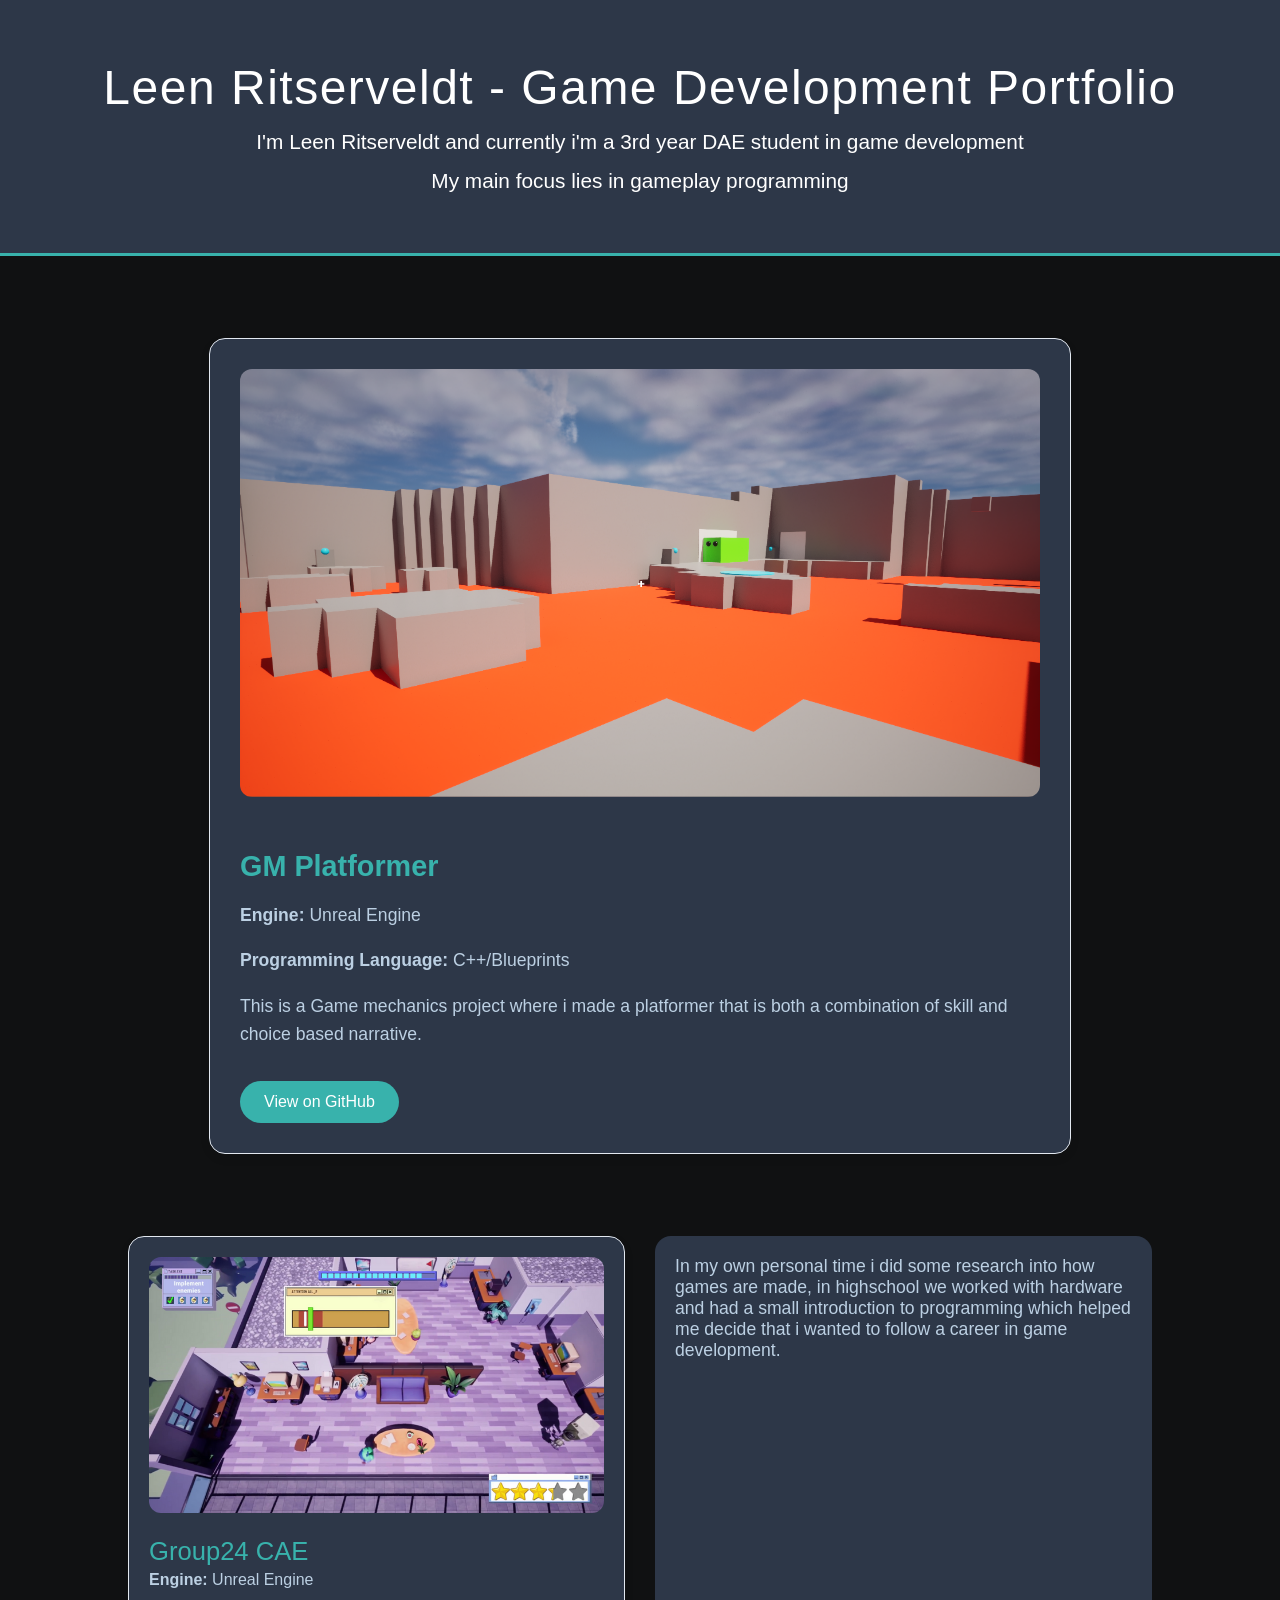
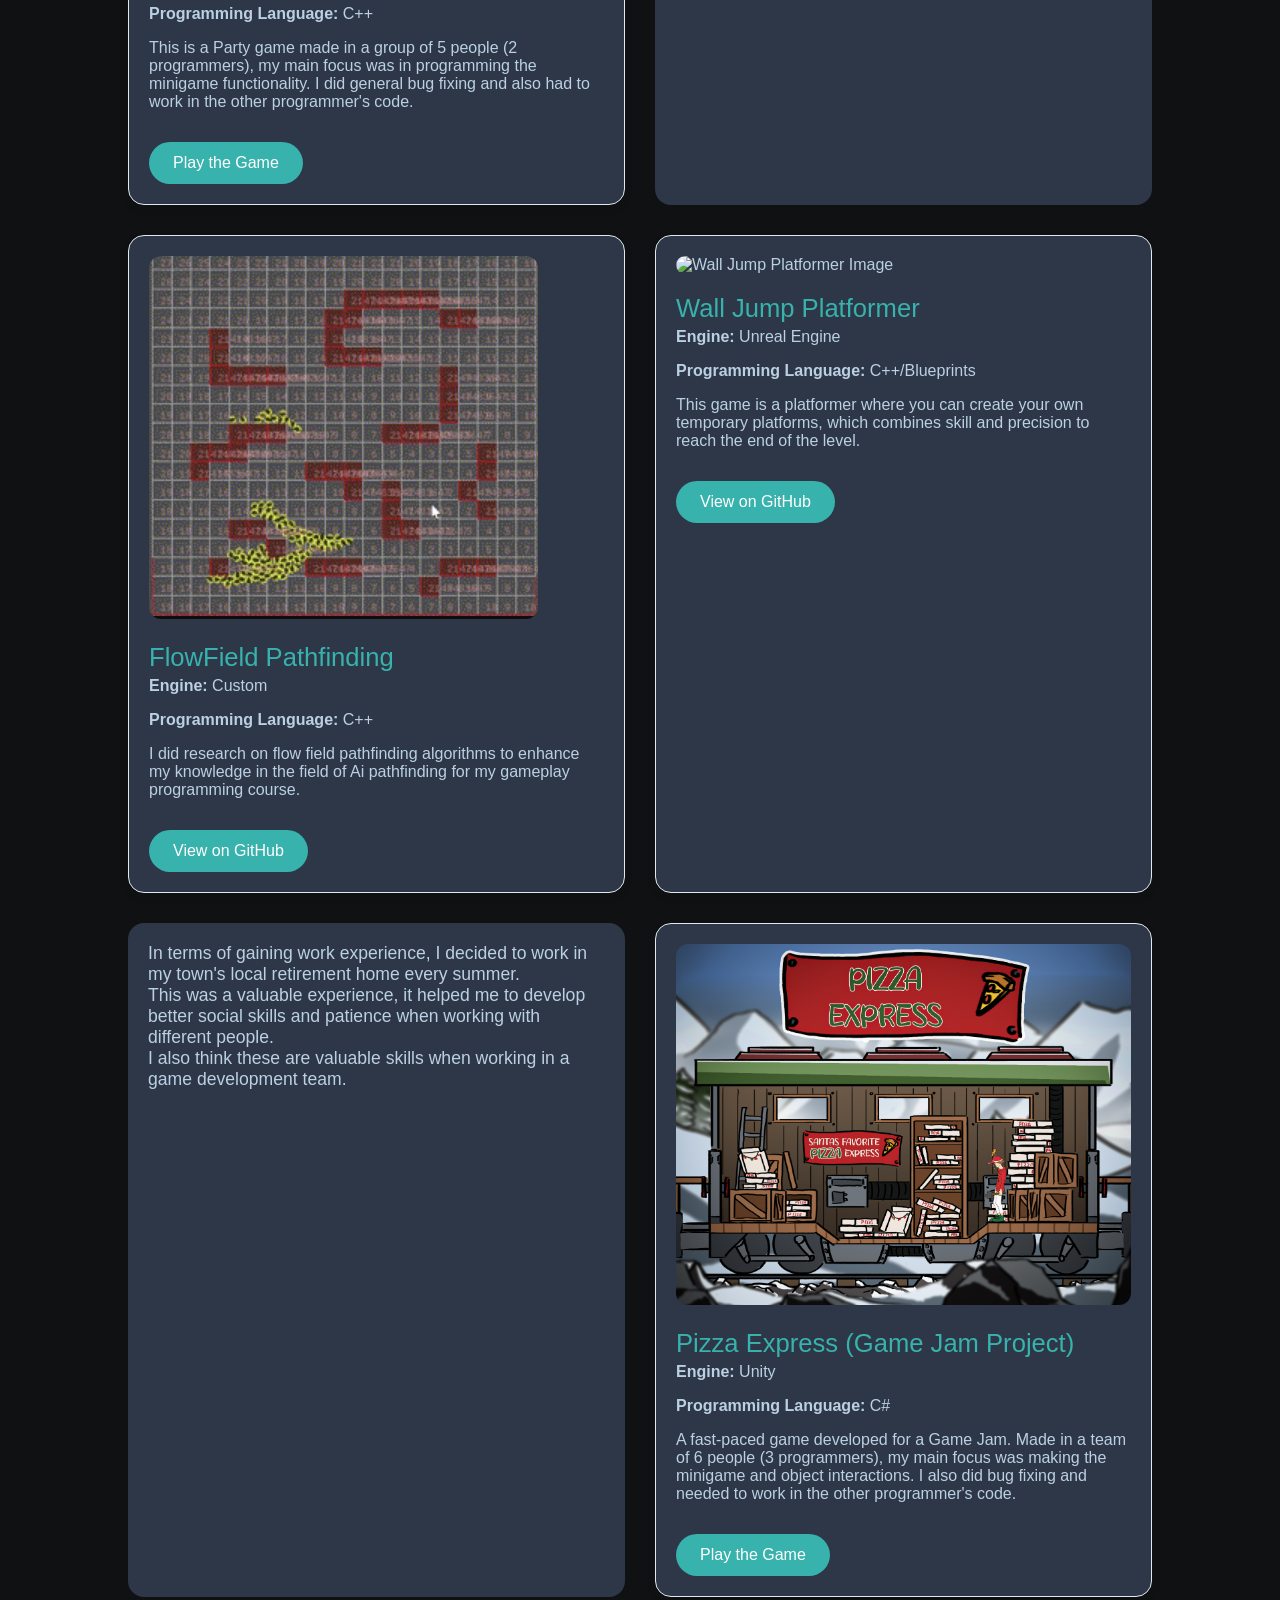
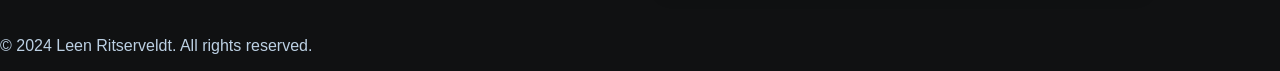
==== index.html @ 6623d7cf "removal of picture" ====
<!DOCTYPE html>
<html lang="en">
<head>
    <meta charset="UTF-8">
    <meta name="viewport" content="width=device-width, initial-scale=1.0">
    <title>Leen Ritserveldt - Game Development Portfolio</title>
    <style>
        body {
            font-family: 'Helvetica Neue', Arial, sans-serif;
            margin: 0;
            padding: 0;
            background-color: #101112; /* black background */
            color: #bcd0e3; /* Softer gray for readability */
        }
        header {
            background-color: #2d3748; /* Darker modern gray */
            color: #fff;
            padding: 60px 0;
            text-align: center;
            border-bottom: 3px solid #38b2ac; /* Teal accent */
        }
        header h1 {
            margin: 0;
            font-size: 3em;
            letter-spacing: 1.5px;
            font-weight: 300;
        }
        header p {
            font-size: 1.3em;
            margin: 15px 0 0;
            font-weight: 200;
        }
        .container {
            width: 80%;
            margin: 40px auto;
        }
        .intro-section {
            text-align: center;
            margin-bottom: 60px;
        }
        .intro-section h2 {
            font-size: 2.5em;
            margin-bottom: 20px;
        }
        .intro-section p {
            font-size: 1.2em;
            max-width: 800px;
            margin: 0 auto;
        }
        .project-section {
            display: flex; /* Change to flexbox */
            justify-content: center; /* Center horizontally */
            align-items: center; /* Center vertically */
            height: 100vh; /* Full viewport height */
            margin-bottom: 40px;
            padding: 0 20px; /* Add padding to prevent content from touching edges */
        }
        .project-featured {
            background-color: #2d3748;
            padding: 30px;
            border-radius: 16px;
            overflow: hidden;
            transition: transform 0.3s ease, box-shadow 0.3s ease;
            box-shadow: 0 4px 12px rgba(0, 0, 0, 0.05);
            border: 1px solid #e2e8f0;
            max-width: 800px; /* Limit width for better appearance */
            width: 100%; /* Make it responsive */
        }
        .project-featured:hover {
            transform: translateY(-8px);
            box-shadow: 0 10px 30px rgba(0, 0, 0, 0.1);
        }
        .project-featured img {
            max-width: 100%;
            height: auto;
            border-radius: 12px;
            margin-bottom: 20px;
            transition: transform 0.3s ease;
        }
        .project-featured:hover img {
            transform: scale(1.05);
        }
        .project-featured h3 {
            color: #38b2ac;
            font-size: 1.8em;
            margin-bottom: 10px;
        }
        .project-featured p {
            font-size: 1.1em;
            line-height: 1.6;
        }
        .project-featured a {
            display: inline-block;
            margin-top: 15px;
            padding: 12px 24px;
            background-color: #38b2ac;
            color: white;
            border-radius: 50px;
            text-decoration: none;
            font-weight: 300;
            transition: background-color 0.3s ease;
        }
        .project-featured a:hover {
            background-color: #319795;
        }
        .alternate-layout {
            display: grid;
            grid-template-columns: 1fr 1fr;
            gap: 30px;
            margin-bottom: 40px;
        }
        .project {
            background-color: #2d3748;
            padding: 20px;
            border-radius: 16px;
            overflow: hidden;
            transition: transform 0.3s ease, box-shadow 0.3s ease;
            box-shadow: 0 4px 12px rgba(0, 0, 0, 0.05);
            border: 1px solid #e2e8f0;
        }
        .project:hover {
            transform: translateY(-8px);
            box-shadow: 0 10px 30px rgba(0, 0, 0, 0.1);
        }
        .project img {
            max-width: 100%;
            height: auto;
            border-radius: 12px;
            margin-bottom: 20px;
            transition: transform 0.3s ease;
        }
        .project:hover img {
            transform: scale(1.05);
        }
        .project h3 {
            margin: 0;
            font-size: 1.6em;
            color: #38b2ac;
            font-weight: 500;
        }
        .project p {
            font-size: 1em;
            color: #bcd0e3;
            margin-top: 5px;
            font-weight: 300;
        }
        .project a {
            display: inline-block;
            margin-top: 15px;
            padding: 12px 24px;
            background-color: #38b2ac;
            color: white;
            border-radius: 50px;
            text-decoration: none;
            font-weight: 300;
            transition: background-color 0.3s ease;
        }
        .project a:hover {
            background-color: #319795;
        }
        .personal-bubble {
            background-color: #2d3748;
            padding: 20px;
            border-radius: 16px;
            color: #bcd0e3;
        }
        .personal-bubble p {
            font-size: 1.1em;
            margin: 0;
        }
        @media (max-width: 768px) {
            .alternate-layout {
                grid-template-columns: 1fr;
            }
            .project-section {
                height: auto; /* Allow height to auto on smaller screens */
            }
        }
    </style>
</head>
<body>
    <header>
        <h1>Leen Ritserveldt - Game Development Portfolio</h1>
        <p>I'm Leen Ritserveldt and currently i'm a 3rd year DAE student in game development</p>
        <p>My main focus lies in gameplay programming</p>
    </header>

    <div class="container">
        <!-- Featured Project Section -->
        <div class="project-section">
            <div class="project-featured">
                <img src="/images/Platformer.png" alt="GM Platformer Game Image">
                <h3>GM Platformer</h3>
                <p><strong>Engine:</strong> Unreal Engine</p>
                <p><strong>Programming Language:</strong> C++/Blueprints</p>
                <p>This is a Game mechanics project where i made a platformer that is both a combination of skill and choice based narrative.</p>
                <a href="https://github.com/Toothles2004/GM-Platformer" target="_blank">View on GitHub</a>
            </div>
        </div>

        <!-- Alternating Game and Info Sections -->
        <div class="alternate-layout">
            <!-- Game -->
            <div class="project">
                <img src="/images/CAE.png" alt="Group24 CAE Game Image">
                <h3>Group24 CAE</h3>
                <p><strong>Engine:</strong> Unreal Engine</p>
                <p><strong>Programming Language:</strong> C++</p>
                <p>This is a Party game made in a group of 5 people (2 programmers), my main focus was in programming the minigame functionality. I did general bug fixing and also had to work in the other programmer's code.</p>
                <a href="https://toothles2004.itch.io/group24-cae" target="_blank">Play the Game</a>
            </div>

            <!-- Personal Info Bubble -->
            <div class="personal-bubble">
				
                <p>In my own personal time i did some research into how games are made, in highschool we worked with hardware and had a small introduction to programming which helped me decide that i wanted to follow a career in game development.</p>
            </div>
			
			<!-- Game -->
            <div class="project">
                <img src="/images/Flowfield.png" alt="FlowField Pathfinding Image">
                <h3>FlowField Pathfinding</h3>
                <p><strong>Engine:</strong> Custom</p>
                <p><strong>Programming Language:</strong> C++</p>
                <p>I did research on flow field pathfinding algorithms to enhance my knowledge in the field of Ai pathfinding for my gameplay programming course.</p>
                <a href="https://github.com/Toothles2004/gpp-researchTopic" target="_blank">View on GitHub</a>
            </div>

            <!-- Game -->
            <div class="project">
                <img src="/images/WallRun.png" alt="Wall Jump Platformer Image">
                <h3>Wall Jump Platformer</h3>
                <p><strong>Engine:</strong> Unreal Engine</p>
                <p><strong>Programming Language:</strong> C++/Blueprints</p>
                <p>This game is a platformer where you can create your own temporary platforms, which combines skill and precision to reach the end of the level.</p>
                <a href="https://github.com/Toothles2004/GD-WallJumpPlatformer" target="_blank">View on GitHub</a>
            </div>

            <!-- Personal Info Bubble -->
            <div class="personal-bubble">
                <p>In terms of gaining work experience, I decided to work in my town's local retirement home every summer.</p>
                <p>This was a valuable experience, it helped me to develop better social skills and patience when working with different people.</p>
                <p>I also think these are valuable skills when working in a game development team.</p>
            </div>

			<!-- Game -->
            <div class="project">
                <img src="/images/PizzaExpress.png" alt="Pizza Express Game Image">
                <h3>Pizza Express (Game Jam Project)</h3>
                <p><strong>Engine:</strong> Unity</p>
                <p><strong>Programming Language:</strong> C#</p>
                <p>A fast-paced game developed for a Game Jam. Made in a team of 6 people (3 programmers), my main focus was making the minigame and object interactions. I also did bug fixing and needed to work in the other programmer's code.</p>
                <a href="https://hefthyn-s.itch.io/pizza-express" target="_blank">Play the Game</a>
            </div>
        </div>
    </div>

    <footer>
        <p>© 2024 Leen Ritserveldt. All rights reserved.</p>
    </footer>
</body>
</html>
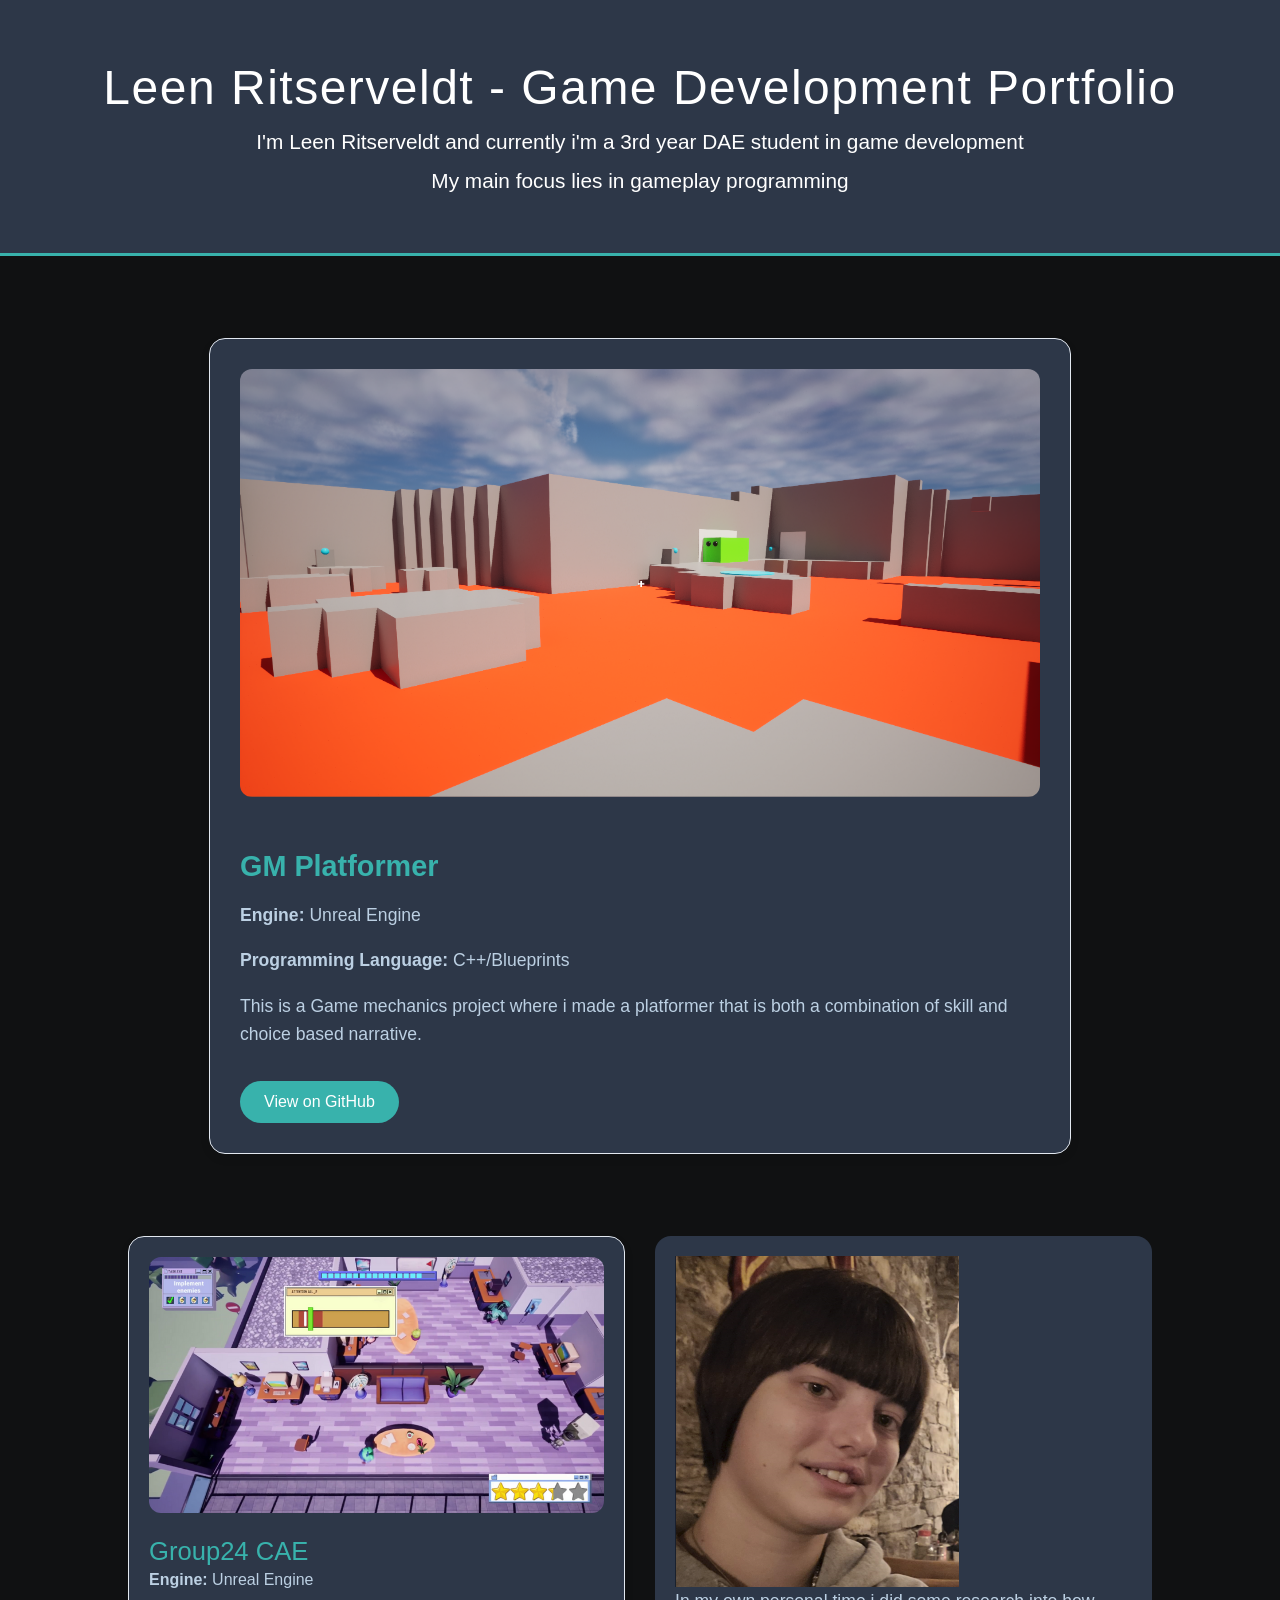
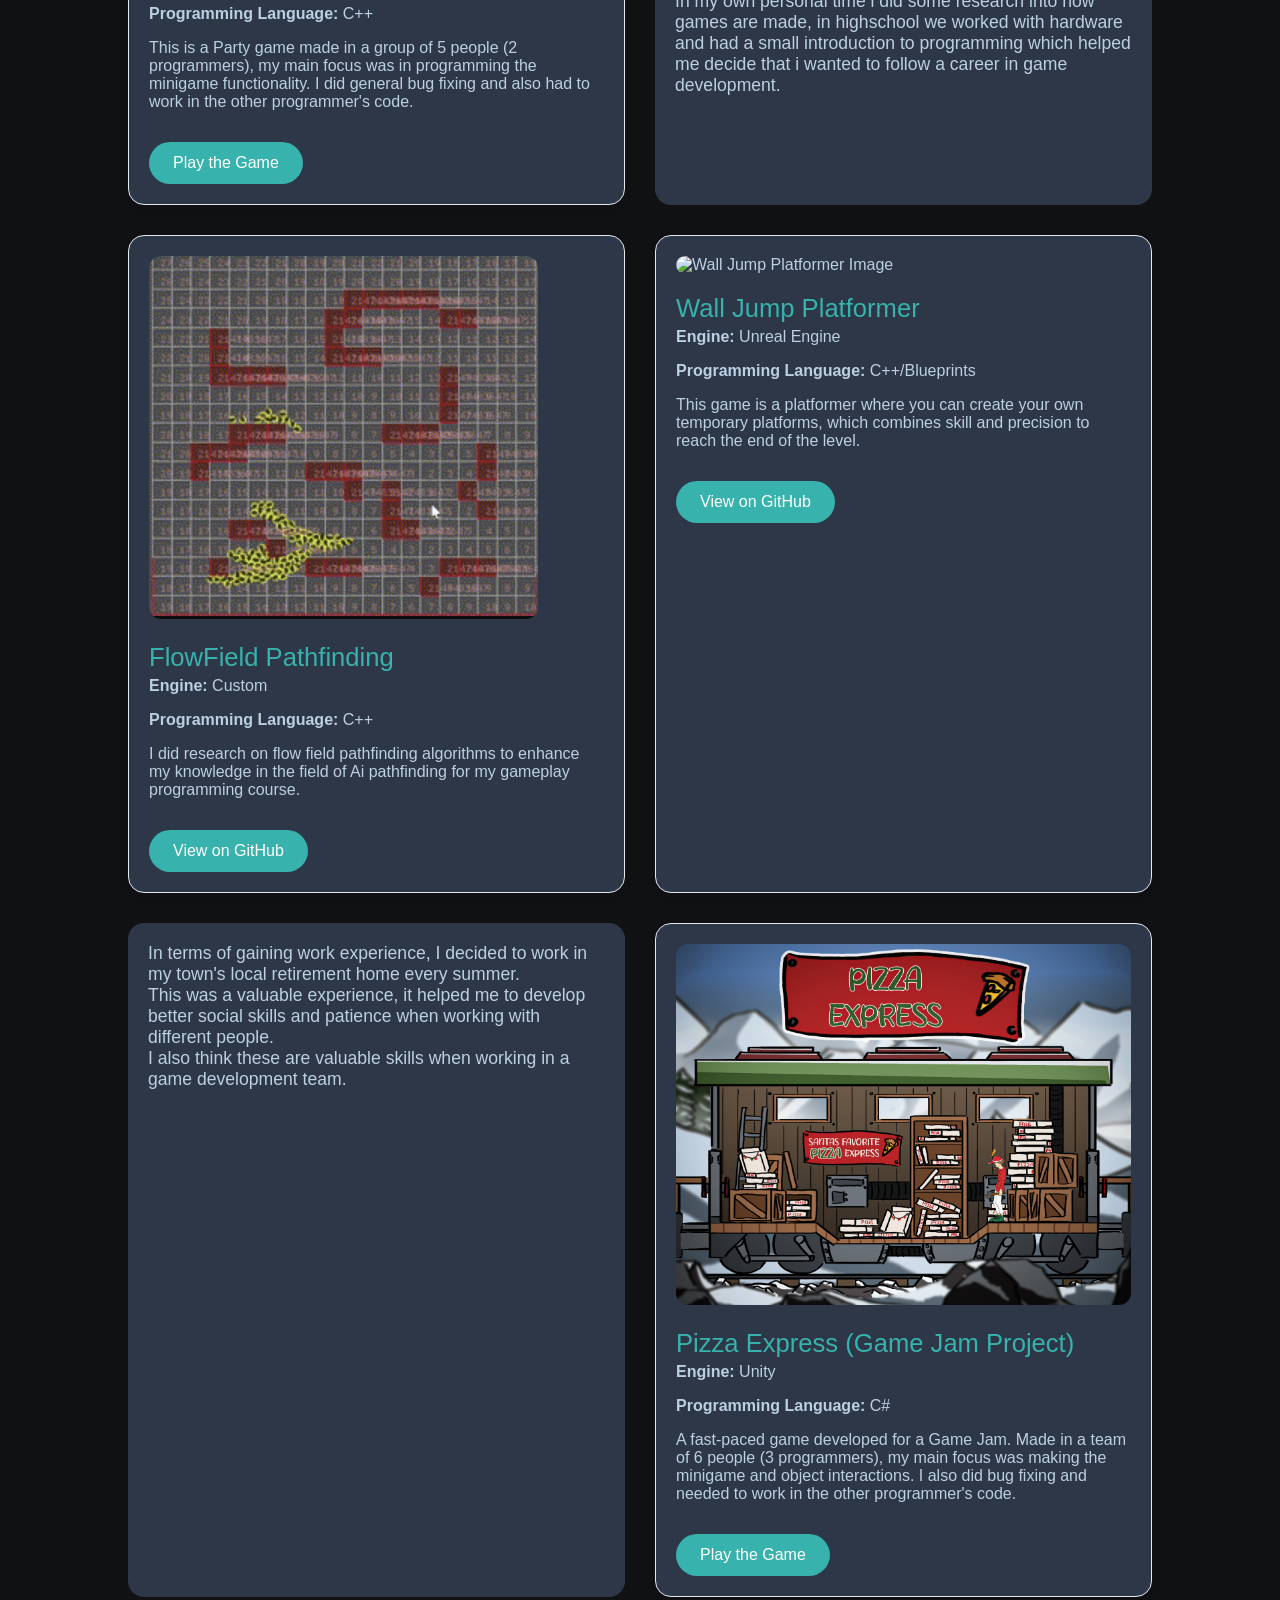
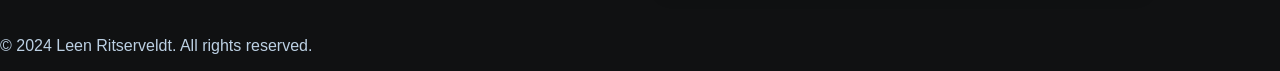
==== commit b6b11f0c: "added picture" ====
--- a/index.html
+++ b/index.html
@@ -212,7 +212,7 @@
 
             <!-- Personal Info Bubble -->
             <div class="personal-bubble">
-				
+				<img src="/images/LeenPhoto.png" alt="Picture leen">
                 <p>In my own personal time i did some research into how games are made, in highschool we worked with hardware and had a small introduction to programming which helped me decide that i wanted to follow a career in game development.</p>
             </div>
 			
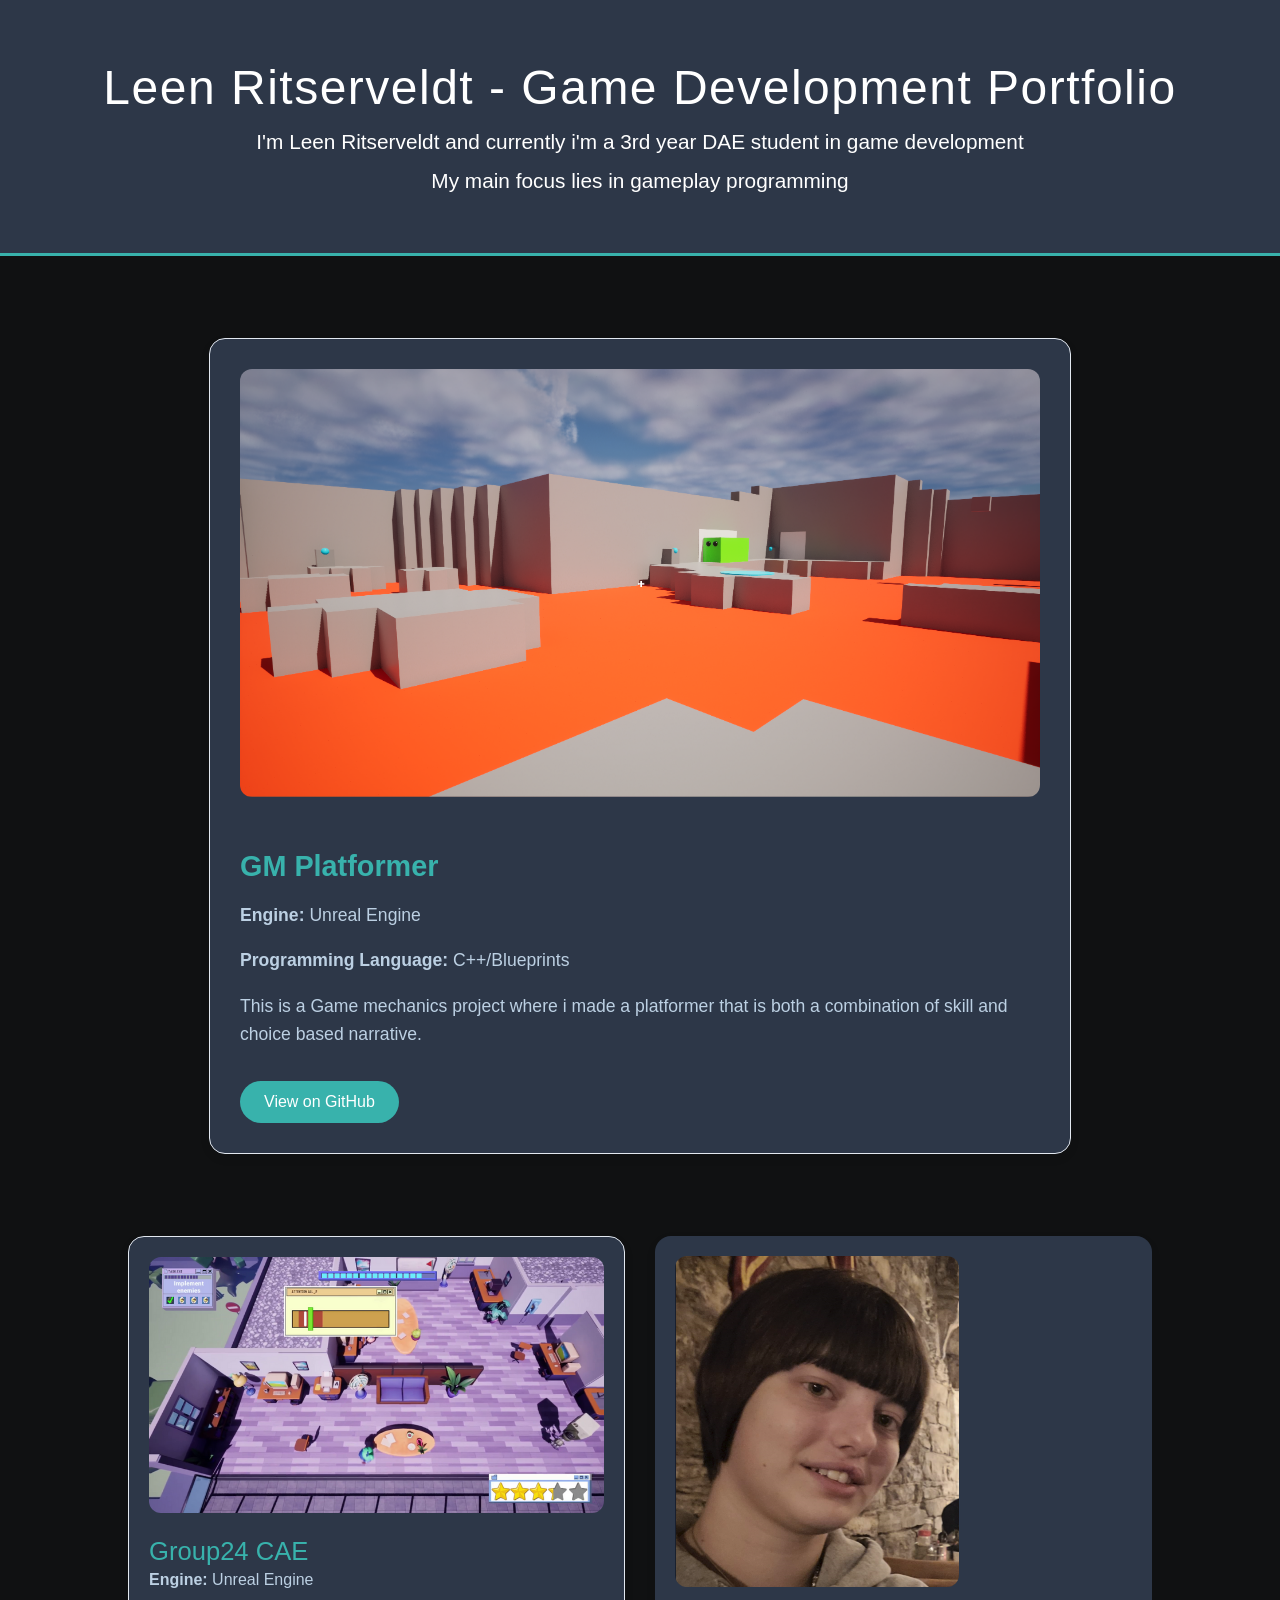
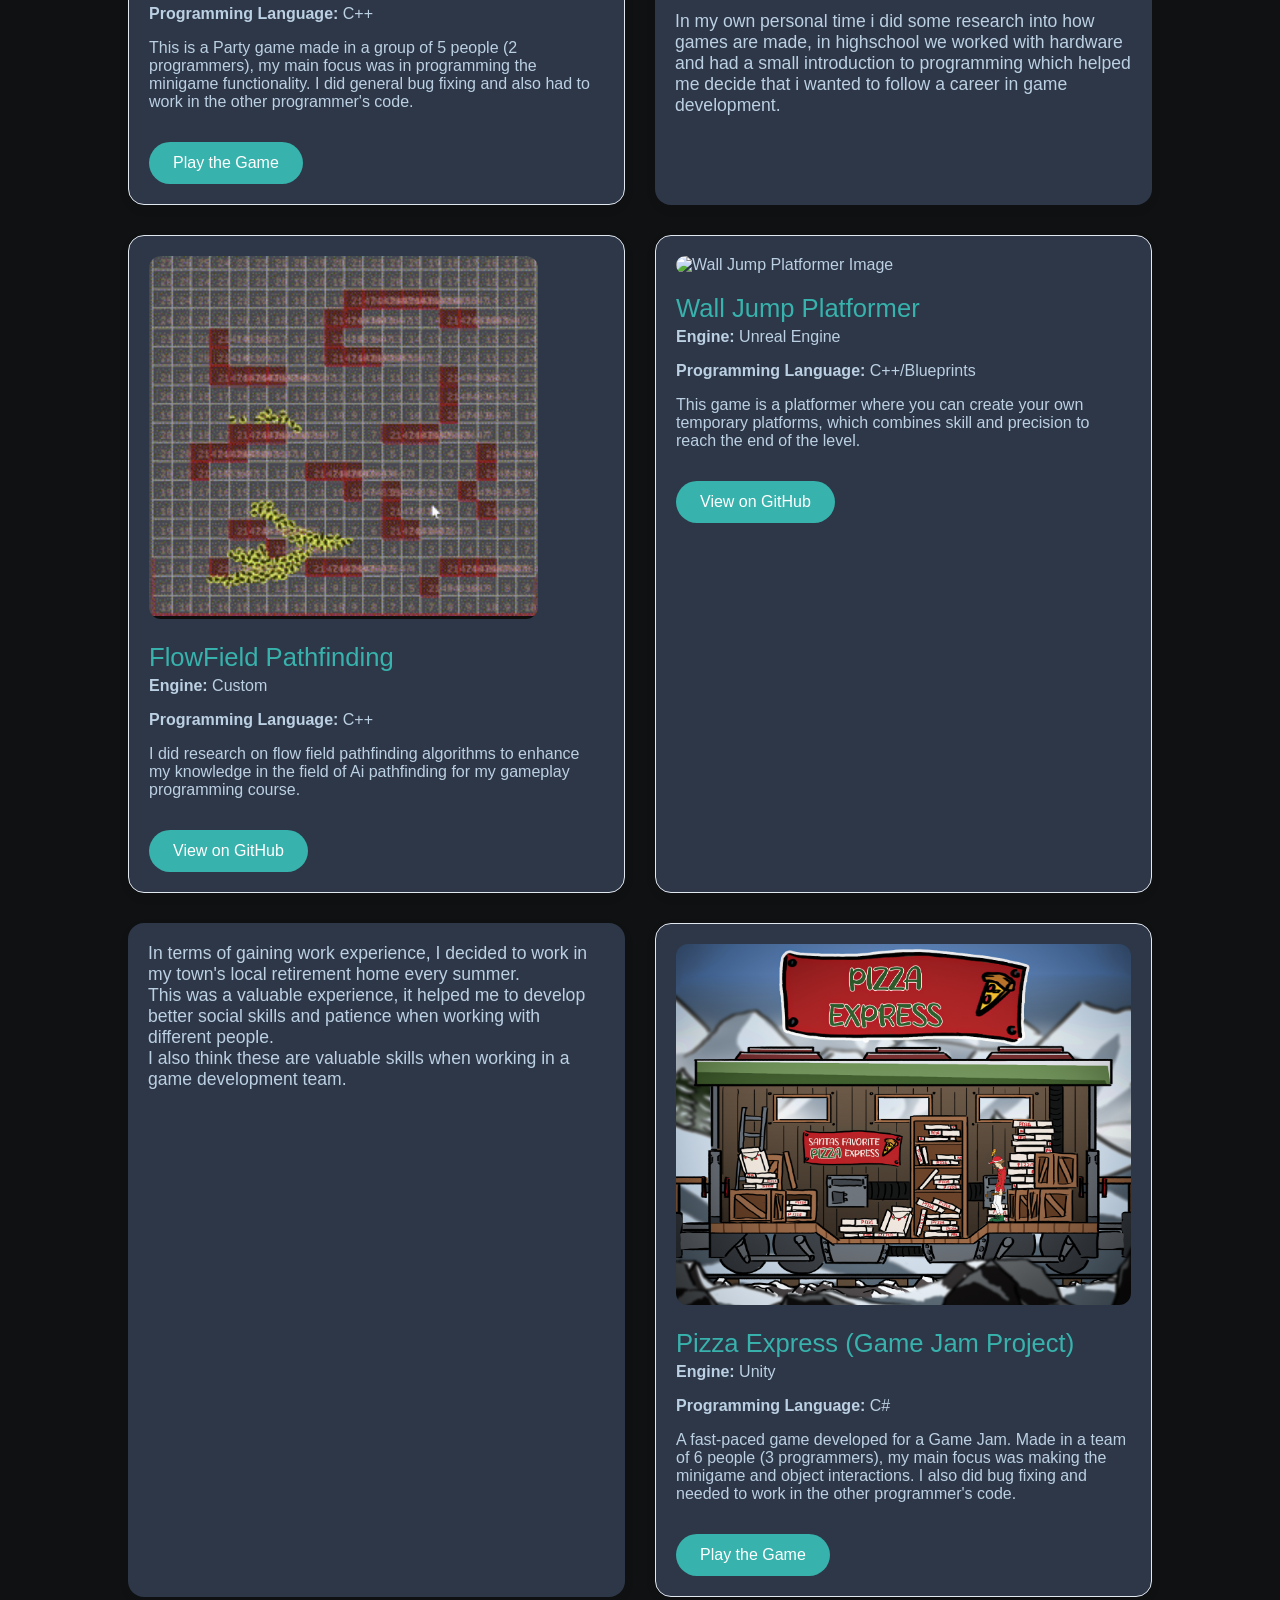
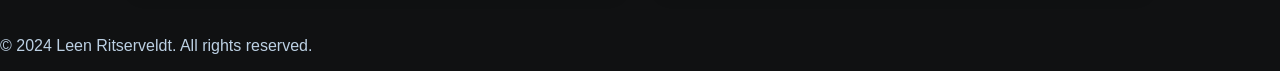
==== commit d445dcfc: "add effects" ====
--- a/index.html
+++ b/index.html
@@ -155,27 +155,41 @@
             font-weight: 300;
             transition: background-color 0.3s ease;
         }
-        .project a:hover {
-            background-color: #319795;
-        }
-        .personal-bubble {
-            background-color: #2d3748;
-            padding: 20px;
-            border-radius: 16px;
-            color: #bcd0e3;
-        }
-        .personal-bubble p {
-            font-size: 1.1em;
-            margin: 0;
-        }
-        @media (max-width: 768px) {
-            .alternate-layout {
-                grid-template-columns: 1fr;
-            }
-            .project-section {
-                height: auto; /* Allow height to auto on smaller screens */
-            }
-        }
+		.personal-bubble {
+			background-color: #2d3748;
+			padding: 20px;
+			border-radius: 16px; /* Rounded corners */
+			color: #bcd0e3;
+			transition: transform 0.3s ease, box-shadow 0.3s ease; /* For the hover effect */
+			box-shadow: 0 4px 12px rgba(0, 0, 0, 0.05); /* Subtle shadow */
+		}
+		
+		.personal-bubble:hover {
+			transform: translateY(-8px); /* Lift on hover */
+			box-shadow: 0 10px 30px rgba(0, 0, 0, 0.1); /* Stronger shadow on hover */
+		}
+		
+		.personal-bubble img {
+			max-width: 100%; /* Ensures image is responsive */
+			height: auto;
+			border-radius: 12px; /* Rounded corners for the image */
+			margin-bottom: 20px;
+			transition: transform 0.3s ease; /* Transition for hover */
+		}
+		
+		.personal-bubble:hover img {
+			transform: scale(1.05); /* Slight zoom effect on hover */
+		}
+		
+		.personal-bubble p {
+			font-size: 1.1em;
+			margin: 0;
+			transition: color 0.3s ease; /* Optional: a text color change on hover */
+		}
+		
+		.personal-bubble:hover p {
+			color: #e2e8f0; /* Optional: change text color on hover */
+		}
     </style>
 </head>
 <body>
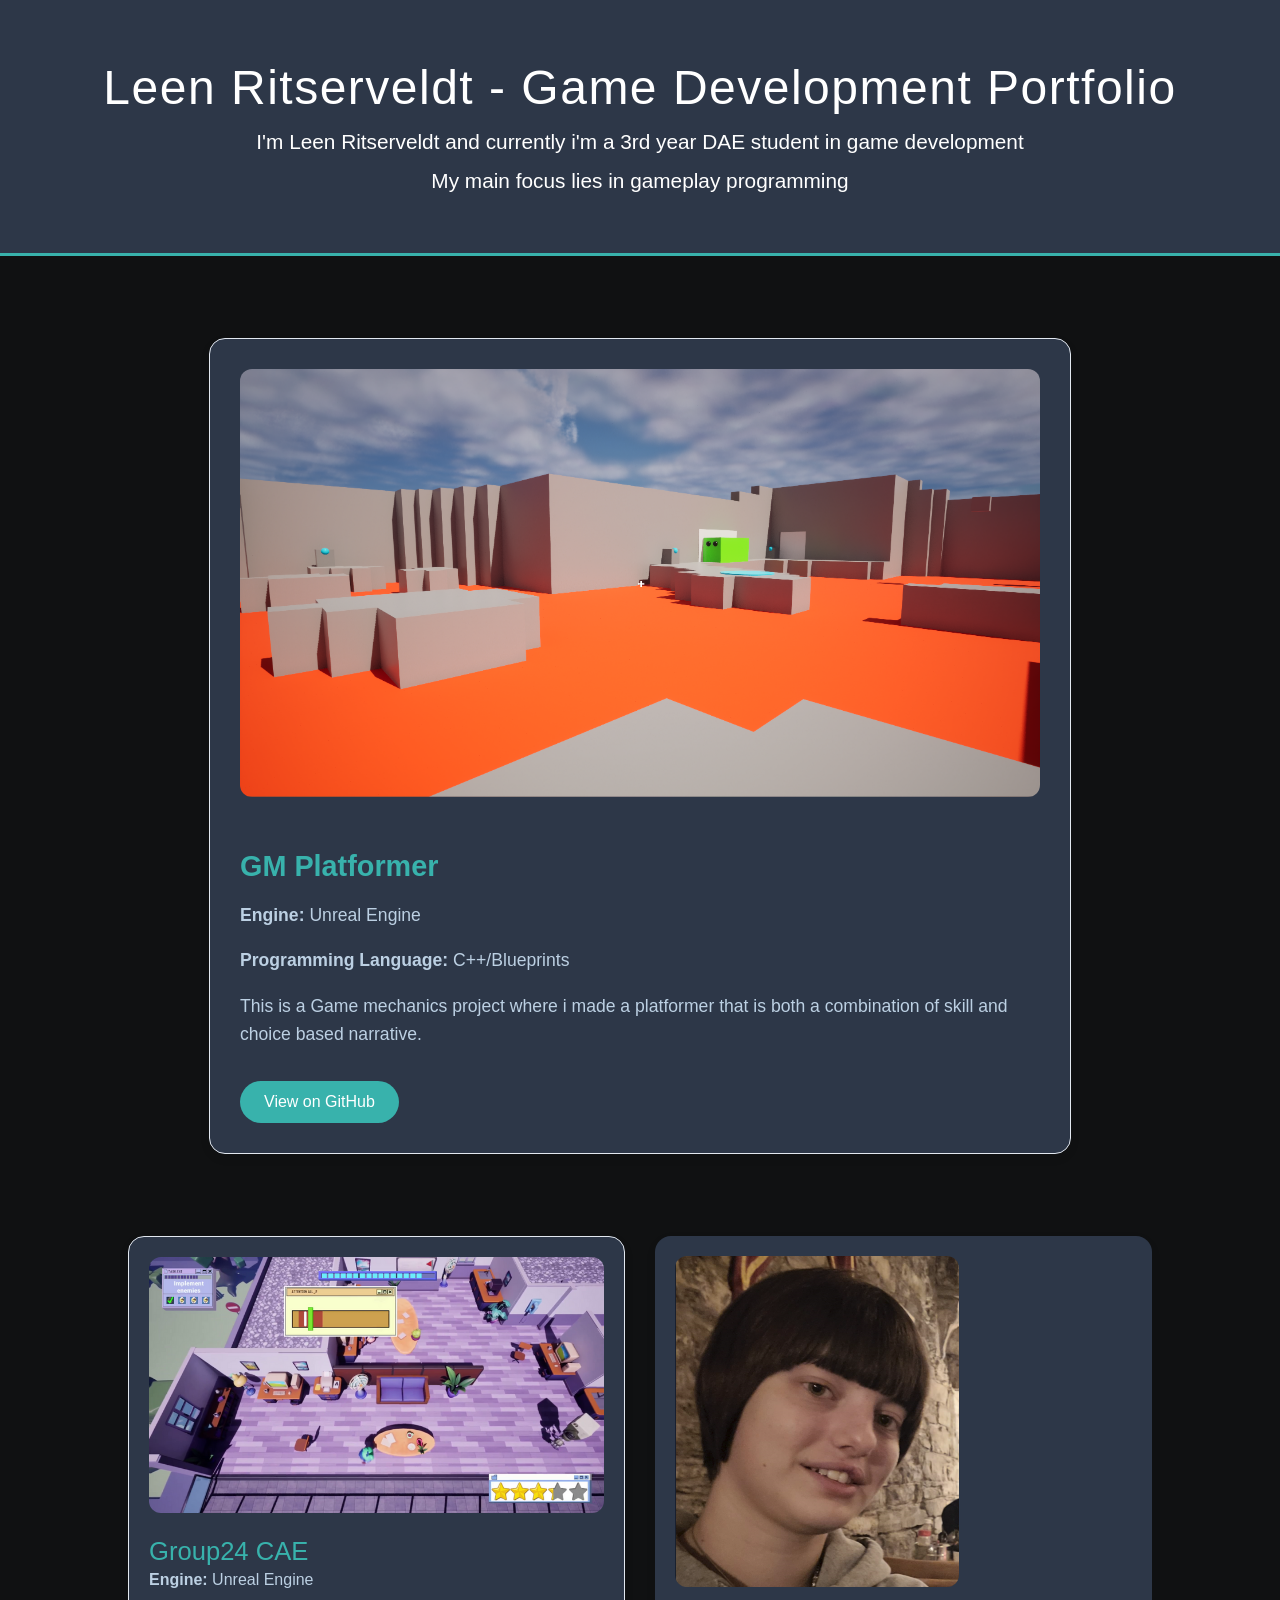
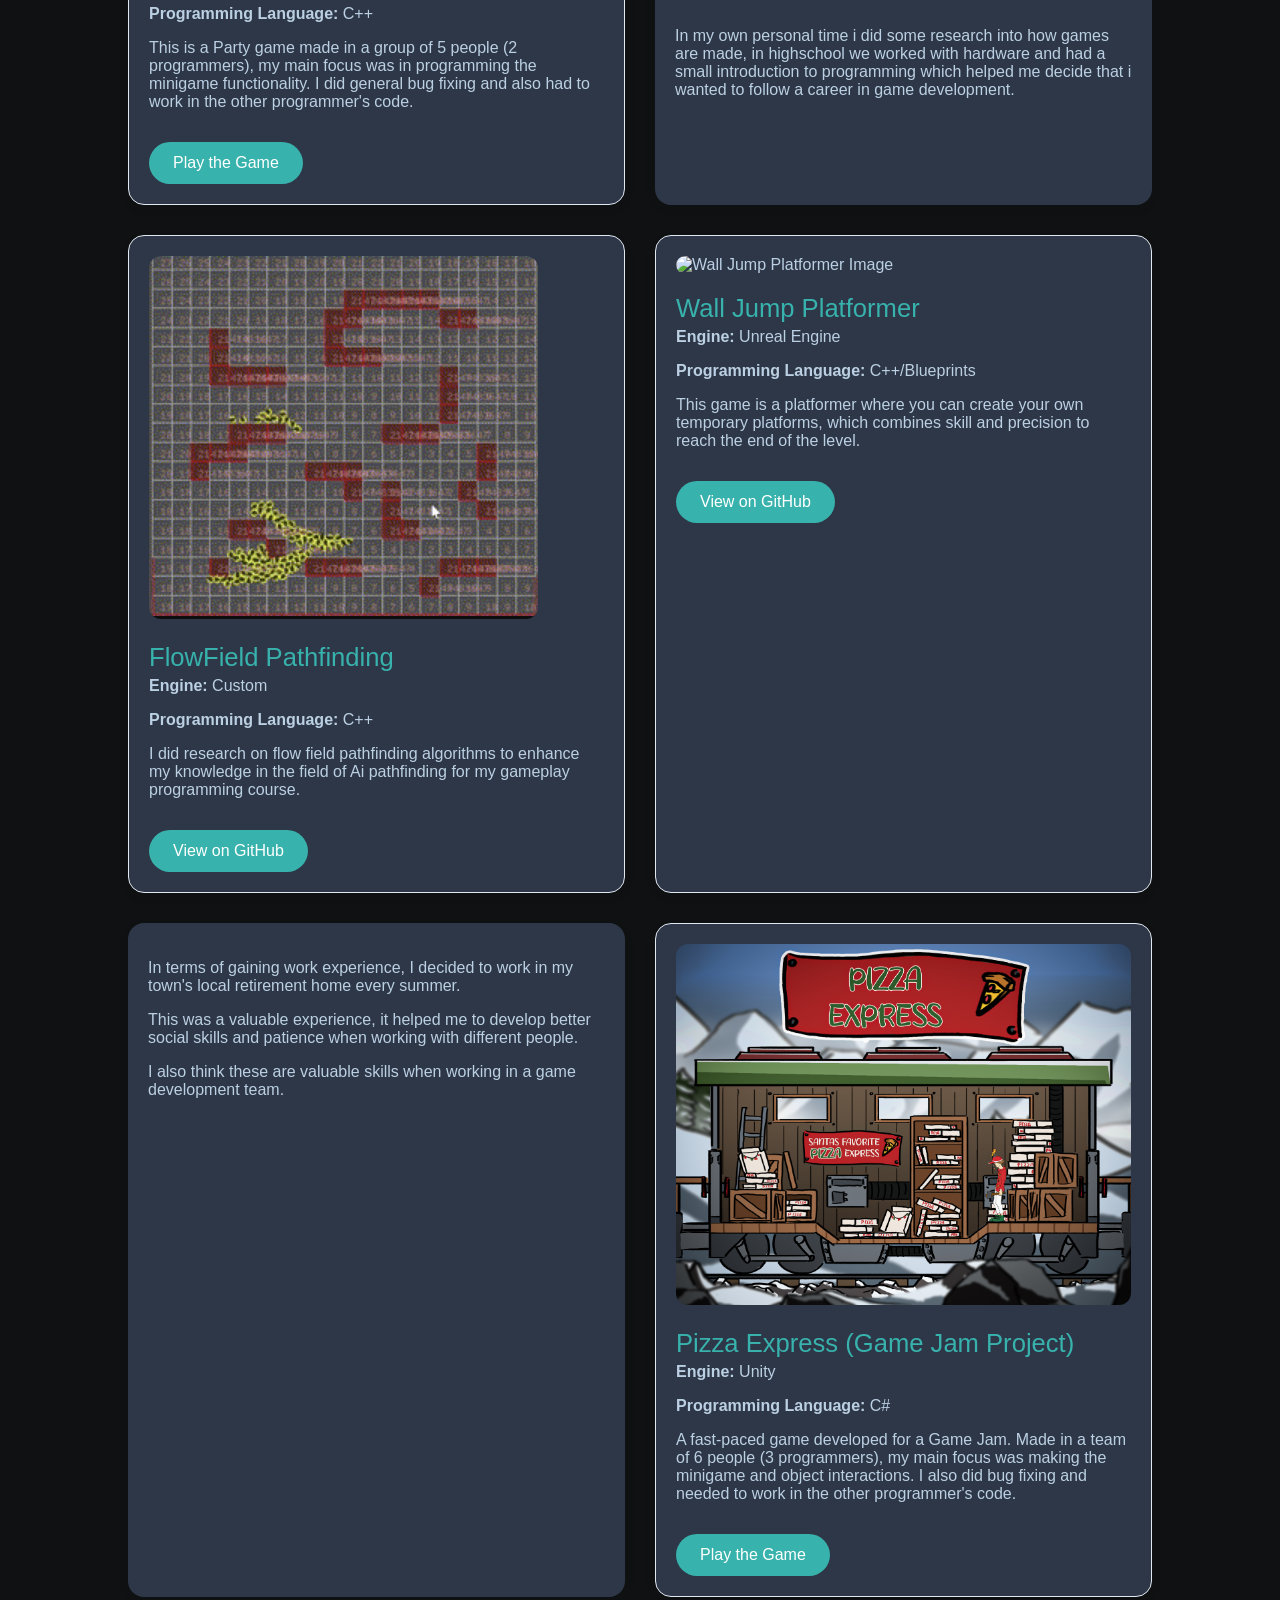
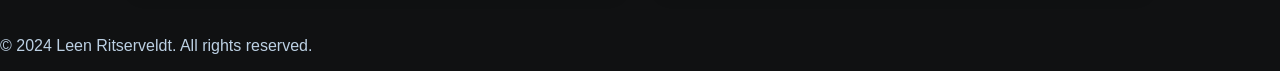
==== commit ab191102: "text color doesn't change anymore" ====
--- a/index.html
+++ b/index.html
@@ -180,16 +180,6 @@
 		.personal-bubble:hover img {
 			transform: scale(1.05); /* Slight zoom effect on hover */
 		}
-		
-		.personal-bubble p {
-			font-size: 1.1em;
-			margin: 0;
-			transition: color 0.3s ease; /* Optional: a text color change on hover */
-		}
-		
-		.personal-bubble:hover p {
-			color: #e2e8f0; /* Optional: change text color on hover */
-		}
     </style>
 </head>
 <body>
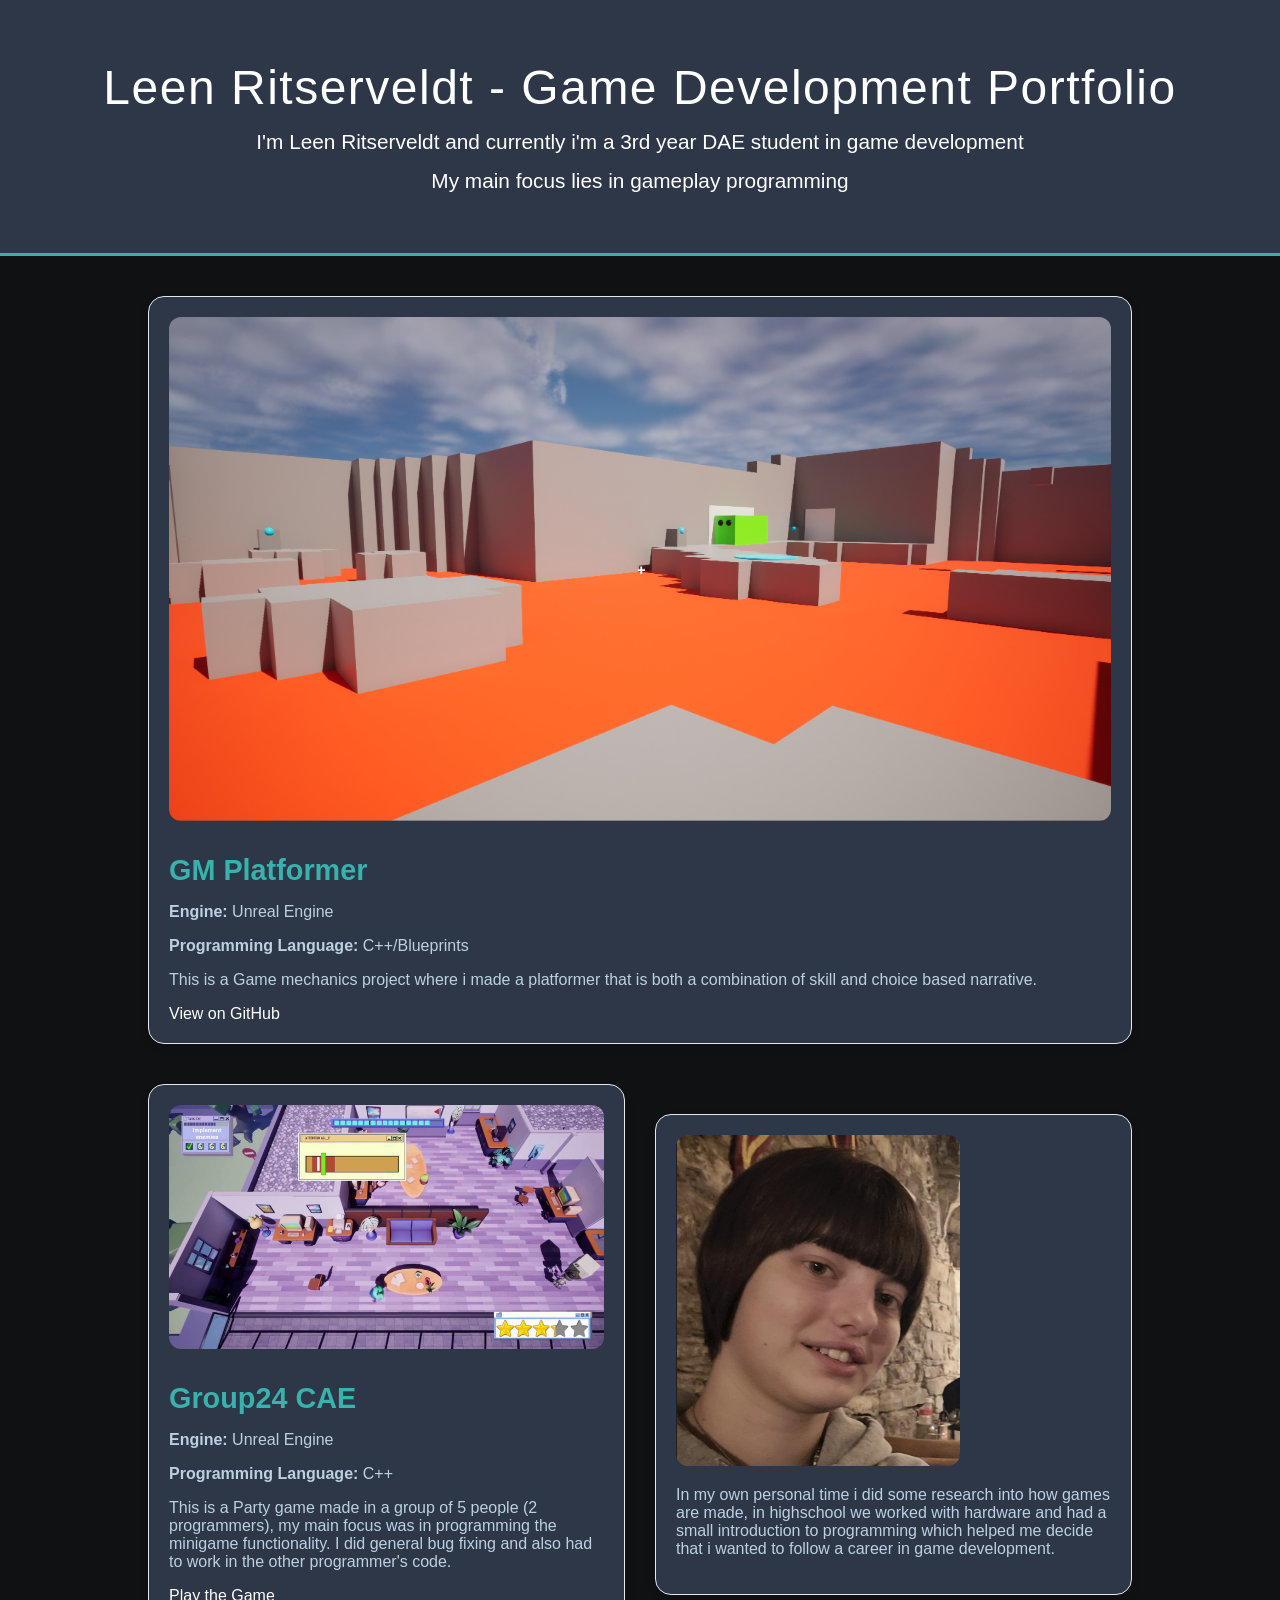
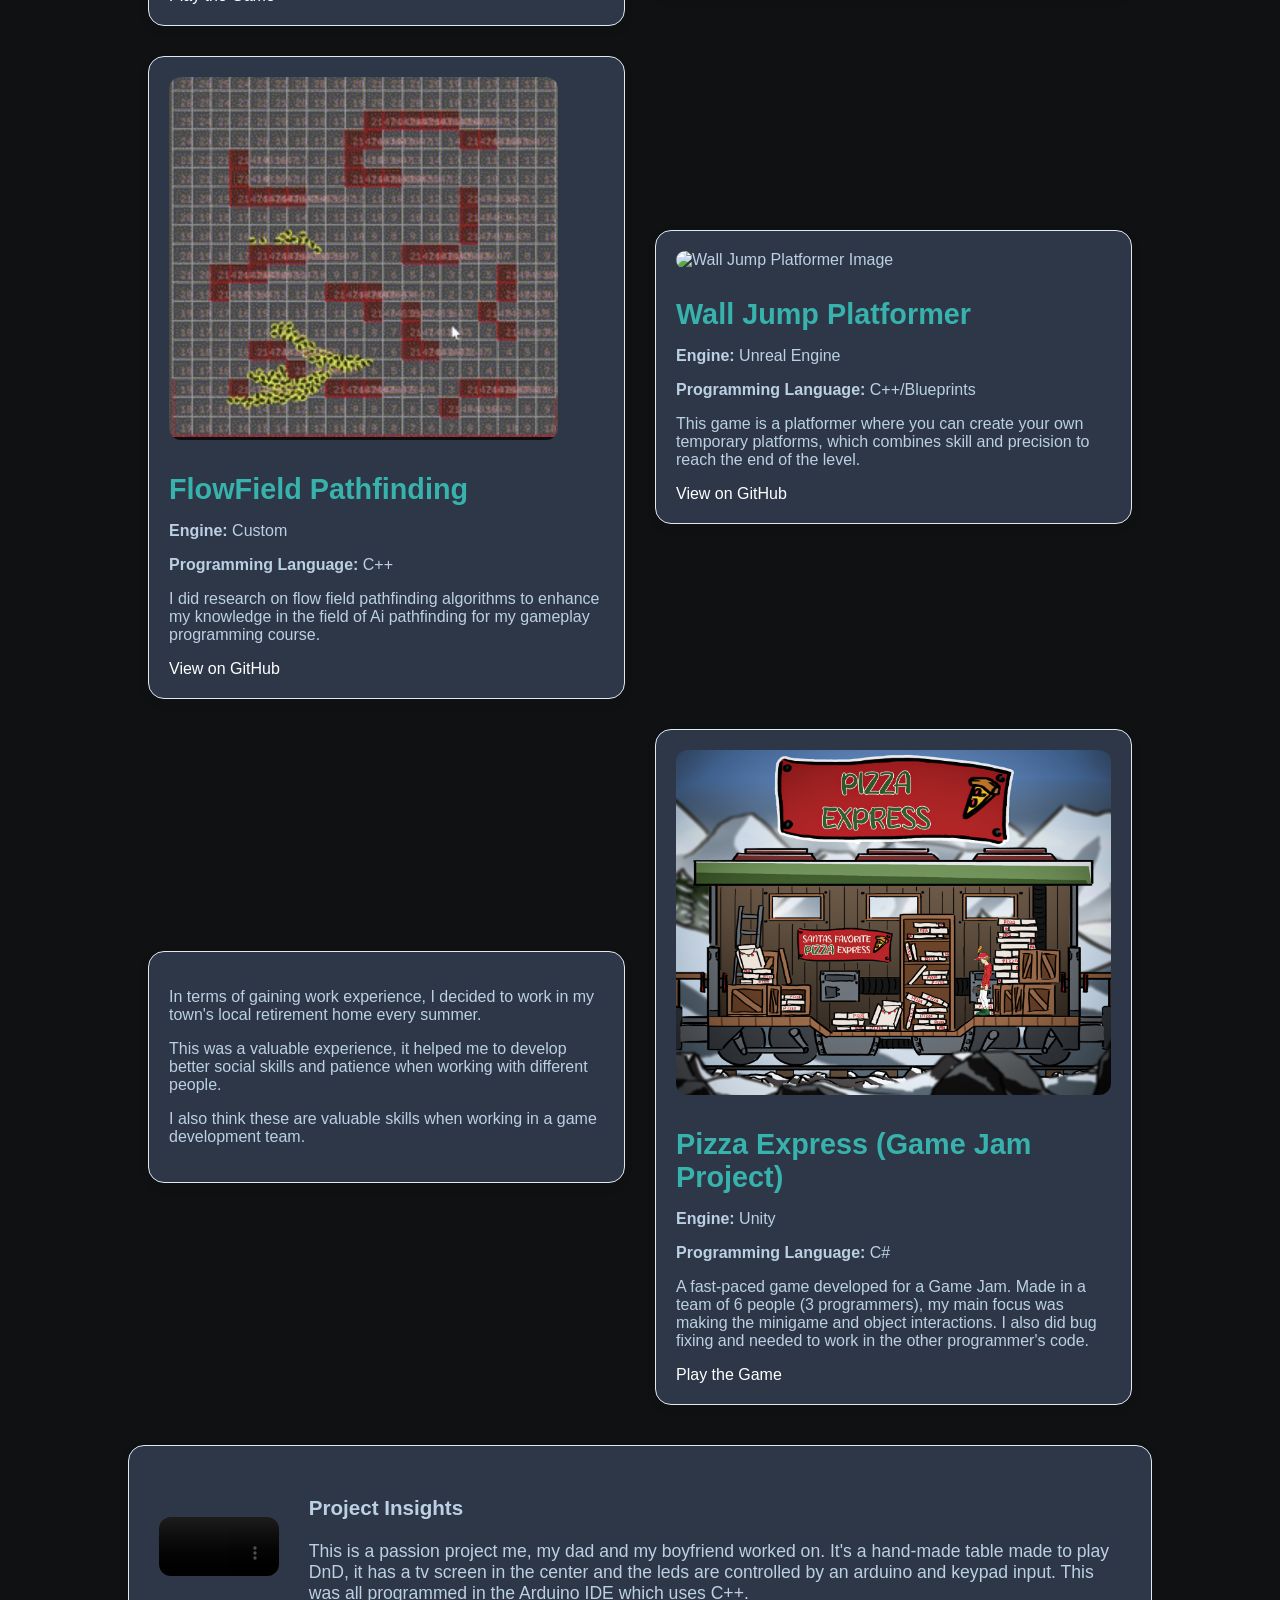
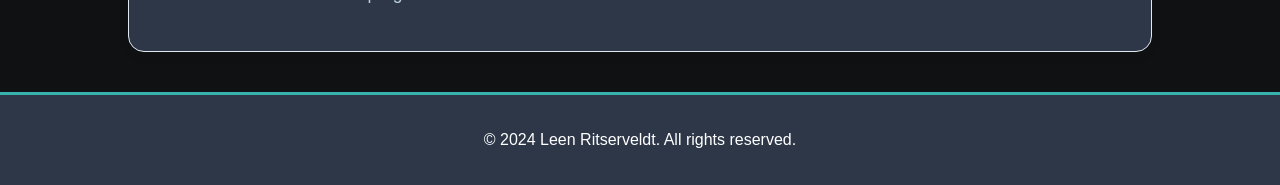
==== commit 9c3a1046: "added dnd table video" ====
--- a/index.html
+++ b/index.html
@@ -9,15 +9,15 @@
             font-family: 'Helvetica Neue', Arial, sans-serif;
             margin: 0;
             padding: 0;
-            background-color: #101112; /* black background */
-            color: #bcd0e3; /* Softer gray for readability */
+            background-color: #101112;
+            color: #bcd0e3;
         }
         header {
-            background-color: #2d3748; /* Darker modern gray */
+            background-color: #2d3748;
             color: #fff;
             padding: 60px 0;
             text-align: center;
-            border-bottom: 3px solid #38b2ac; /* Teal accent */
+            border-bottom: 3px solid #38b2ac;
         }
         header h1 {
             margin: 0;
@@ -34,152 +34,85 @@
             width: 80%;
             margin: 40px auto;
         }
-        .intro-section {
-            text-align: center;
-            margin-bottom: 60px;
-        }
-        .intro-section h2 {
-            font-size: 2.5em;
-            margin-bottom: 20px;
-        }
-        .intro-section p {
-            font-size: 1.2em;
-            max-width: 800px;
-            margin: 0 auto;
-        }
-        .project-section {
-            display: flex; /* Change to flexbox */
-            justify-content: center; /* Center horizontally */
-            align-items: center; /* Center vertically */
-            height: 100vh; /* Full viewport height */
+        .project-section, .alternate-layout {
+            display: flex;
+            justify-content: center;
+            align-items: center;
+            height: auto;
             margin-bottom: 40px;
-            padding: 0 20px; /* Add padding to prevent content from touching edges */
-        }
-        .project-featured {
-            background-color: #2d3748;
-            padding: 30px;
+            padding: 0 20px;
+        }
+        .project-featured, .project, .personal-bubble {
+            background-color: #2d3748;
+            padding: 20px;
             border-radius: 16px;
-            overflow: hidden;
-            transition: transform 0.3s ease, box-shadow 0.3s ease;
             box-shadow: 0 4px 12px rgba(0, 0, 0, 0.05);
             border: 1px solid #e2e8f0;
-            max-width: 800px; /* Limit width for better appearance */
-            width: 100%; /* Make it responsive */
-        }
-        .project-featured:hover {
+            transition: transform 0.3s ease, box-shadow 0.3s ease;
+        }
+        .project-featured:hover, .project:hover, .personal-bubble:hover {
             transform: translateY(-8px);
             box-shadow: 0 10px 30px rgba(0, 0, 0, 0.1);
         }
-        .project-featured img {
+        .project-featured img, .project img, .personal-bubble img {
             max-width: 100%;
             height: auto;
             border-radius: 12px;
-            margin-bottom: 20px;
             transition: transform 0.3s ease;
         }
-        .project-featured:hover img {
+        .project-featured:hover img, .project:hover img, .personal-bubble:hover img {
             transform: scale(1.05);
         }
-        .project-featured h3 {
+        .project-featured h3, .project h3 {
             color: #38b2ac;
             font-size: 1.8em;
             margin-bottom: 10px;
         }
-        .project-featured p {
-            font-size: 1.1em;
-            line-height: 1.6;
-        }
-        .project-featured a {
-            display: inline-block;
-            margin-top: 15px;
-            padding: 12px 24px;
-            background-color: #38b2ac;
+        .project-featured a, .project a, .project-featured:hover img, .project:hover img, .personal-bubble:hover img {
             color: white;
             border-radius: 50px;
             text-decoration: none;
             font-weight: 300;
             transition: background-color 0.3s ease;
         }
-        .project-featured a:hover {
-            background-color: #319795;
-        }
         .alternate-layout {
             display: grid;
             grid-template-columns: 1fr 1fr;
             gap: 30px;
             margin-bottom: 40px;
         }
-        .project {
-            background-color: #2d3748;
-            padding: 20px;
+        .video-text-section {
+            grid-column: span 2;
+            display: flex;
+            gap: 30px;
+            align-items: center;
+            background-color: #2d3748;
+            padding: 30px;
             border-radius: 16px;
-            overflow: hidden;
+            border: 1px solid #e2e8f0;
+            box-shadow: 0 4px 12px rgba(0, 0, 0, 0.05);
             transition: transform 0.3s ease, box-shadow 0.3s ease;
-            box-shadow: 0 4px 12px rgba(0, 0, 0, 0.05);
-            border: 1px solid #e2e8f0;
-        }
-        .project:hover {
+        }
+        .video-text-section:hover {
             transform: translateY(-8px);
             box-shadow: 0 10px 30px rgba(0, 0, 0, 0.1);
         }
-        .project img {
+        .video-text-section video {
             max-width: 100%;
             height: auto;
             border-radius: 12px;
-            margin-bottom: 20px;
-            transition: transform 0.3s ease;
-        }
-        .project:hover img {
-            transform: scale(1.05);
-        }
-        .project h3 {
-            margin: 0;
-            font-size: 1.6em;
-            color: #38b2ac;
-            font-weight: 500;
-        }
-        .project p {
-            font-size: 1em;
+        }
+        .text-content {
             color: #bcd0e3;
-            margin-top: 5px;
-            font-weight: 300;
-        }
-        .project a {
-            display: inline-block;
-            margin-top: 15px;
-            padding: 12px 24px;
-            background-color: #38b2ac;
-            color: white;
-            border-radius: 50px;
-            text-decoration: none;
-            font-weight: 300;
-            transition: background-color 0.3s ease;
-        }
-		.personal-bubble {
-			background-color: #2d3748;
-			padding: 20px;
-			border-radius: 16px; /* Rounded corners */
-			color: #bcd0e3;
-			transition: transform 0.3s ease, box-shadow 0.3s ease; /* For the hover effect */
-			box-shadow: 0 4px 12px rgba(0, 0, 0, 0.05); /* Subtle shadow */
-		}
-		
-		.personal-bubble:hover {
-			transform: translateY(-8px); /* Lift on hover */
-			box-shadow: 0 10px 30px rgba(0, 0, 0, 0.1); /* Stronger shadow on hover */
-		}
-		
-		.personal-bubble img {
-			max-width: 100%; /* Ensures image is responsive */
-			height: auto;
-			border-radius: 12px; /* Rounded corners for the image */
-			margin-bottom: 20px;
-			transition: transform 0.3s ease; /* Transition for hover */
-		}
-		
-		.personal-bubble:hover img {
-			transform: scale(1.05); /* Slight zoom effect on hover */
-		}
+            font-size: 1.1em;
+        }
+        footer {
+            text-align: center;
+            padding: 20px;
+            background-color: #2d3748;
+            color: #fff;
+            border-top: 3px solid #38b2ac;
+        }
     </style>
 </head>
 <body>
@@ -257,6 +190,19 @@
                 <a href="https://hefthyn-s.itch.io/pizza-express" target="_blank">Play the Game</a>
             </div>
         </div>
+		<!-- Video and Text Section -->
+        <div class="video-text-section">
+            <div>
+                <video controls>
+                    <source src="/videos/Table.mp4" type="video/mp4">
+                    Your browser does not support the video tag.
+                </video>
+            </div>
+            <div class="text-content">
+                <h3>Project Insights</h3>
+                <p>This is a passion project me, my dad and my boyfriend worked on. It's a hand-made table made to play DnD, it has a tv screen in the center and the leds are controlled by an arduino and keypad input. This was all programmed in the Arduino IDE which uses C++.</p>
+            </div>
+        </div>
     </div>
 
     <footer>
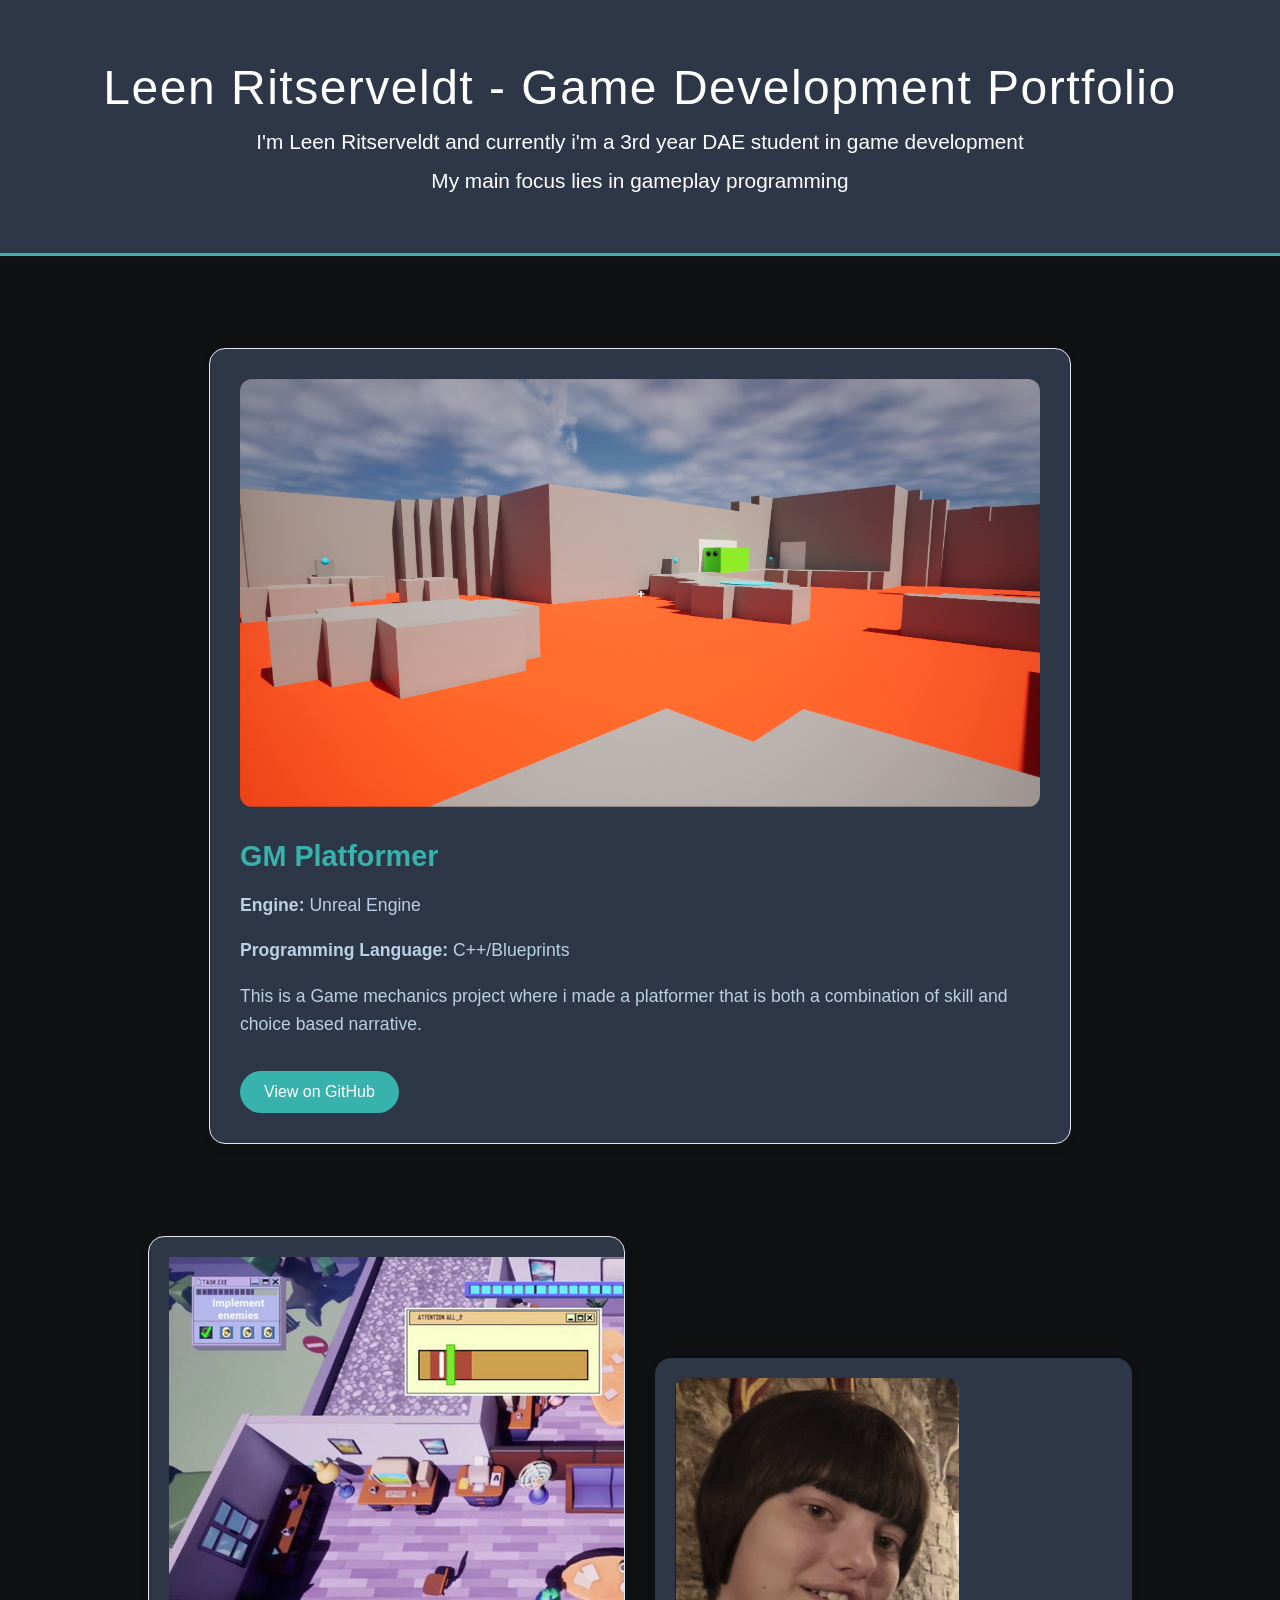
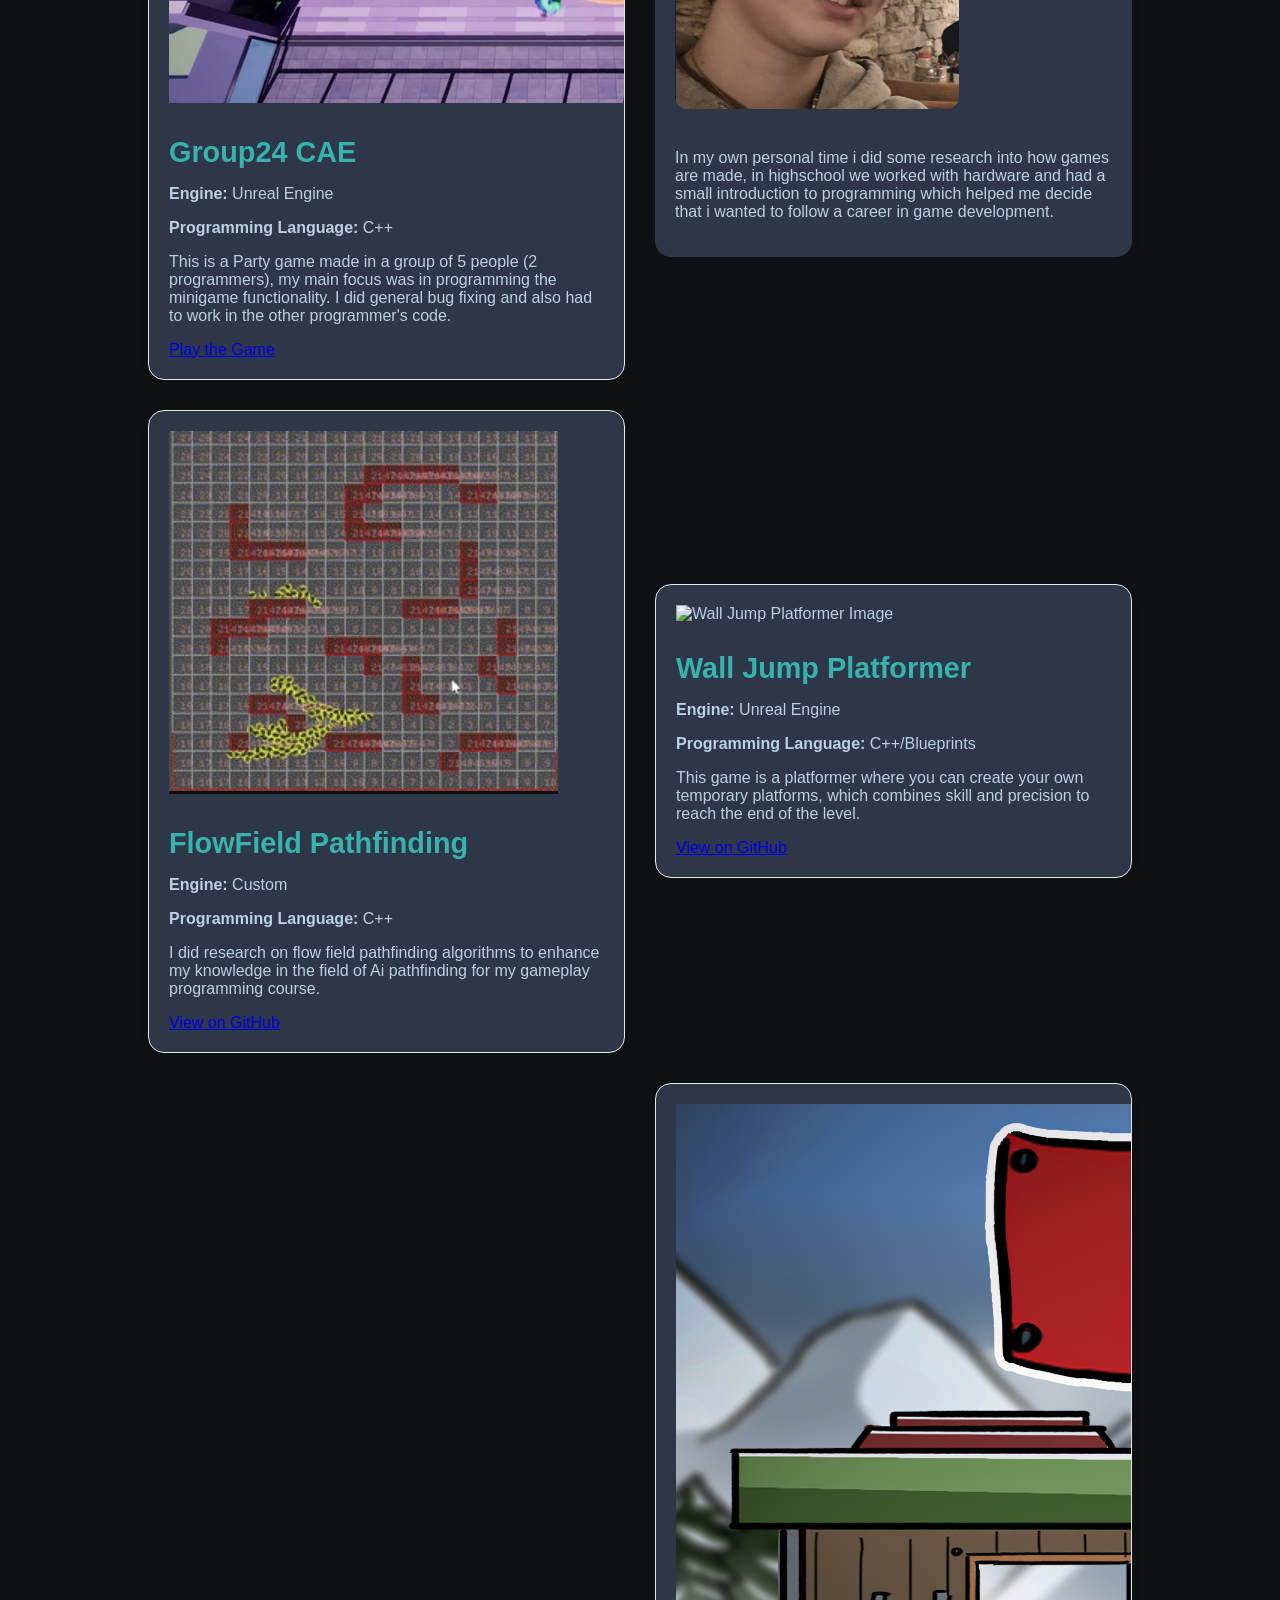
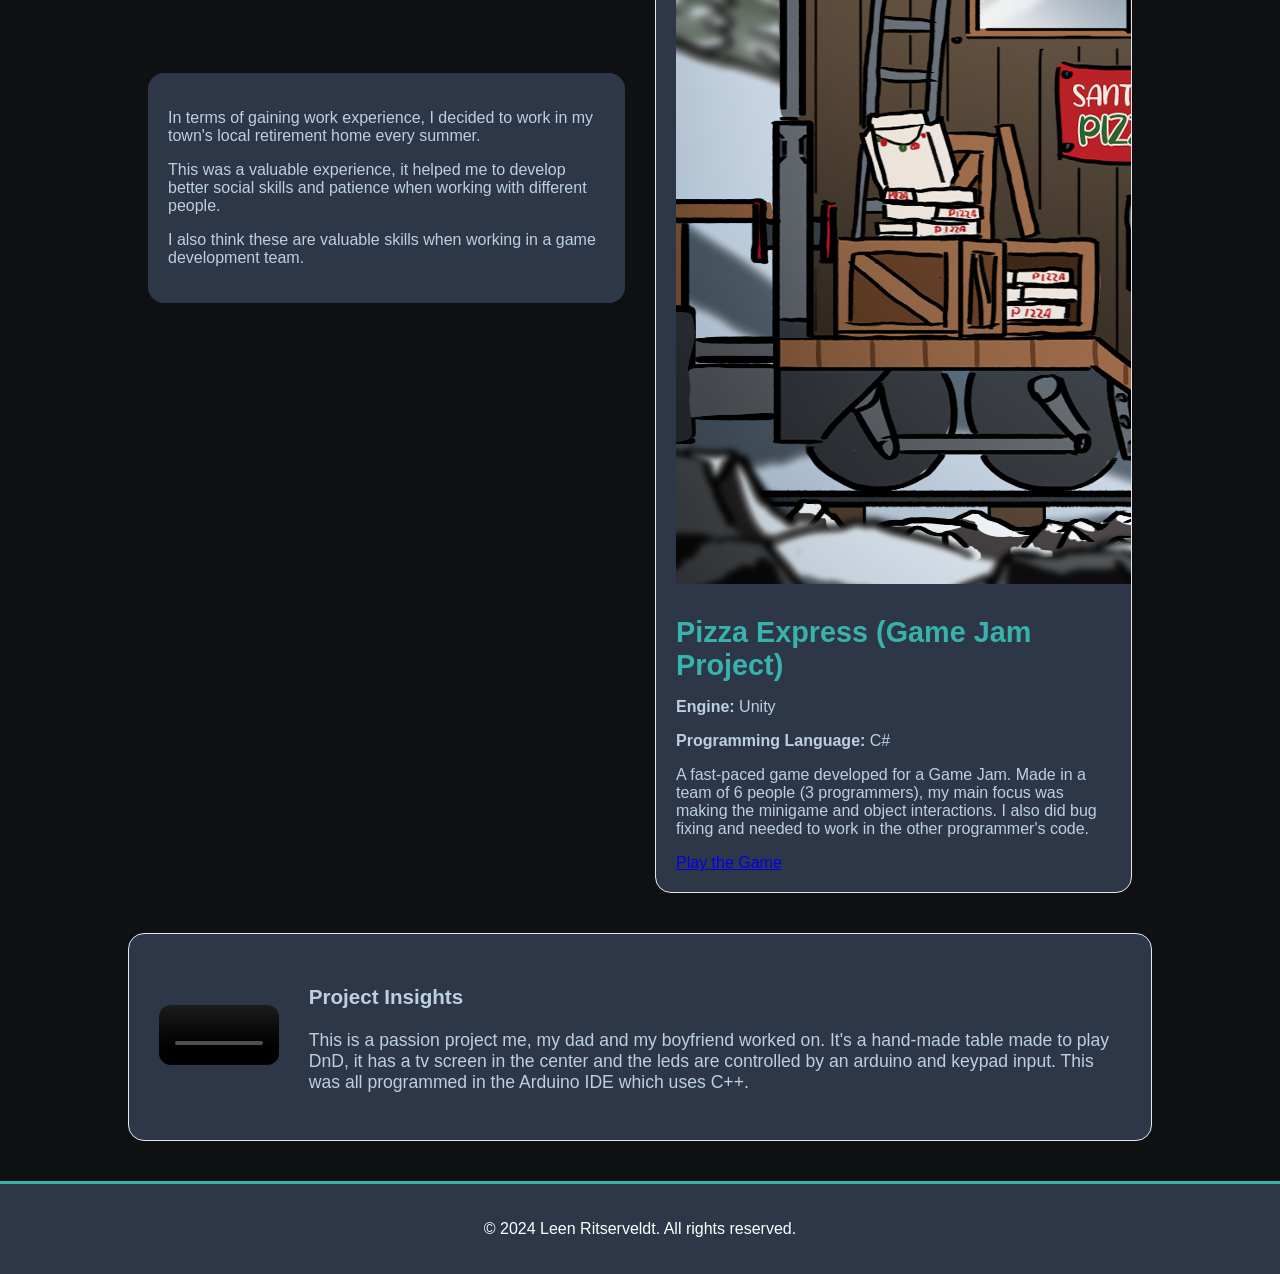
==== commit e90e1e49: "fix text bubbles" ====
--- a/index.html
+++ b/index.html
@@ -34,7 +34,15 @@
             width: 80%;
             margin: 40px auto;
         }
-        .project-section, .alternate-layout {
+		.project-section {
+            display: flex; /* Change to flexbox */
+            justify-content: center; /* Center horizontally */
+            align-items: center; /* Center vertically */
+            height: 100vh; /* Full viewport height */
+			margin-bottom: 40px;
+			padding: 0 20px;
+		}
+        .alternate-layout {
             display: flex;
             justify-content: center;
             align-items: center;
@@ -42,25 +50,28 @@
             margin-bottom: 40px;
             padding: 0 20px;
         }
-        .project-featured, .project, .personal-bubble {
-            background-color: #2d3748;
-            padding: 20px;
+        .project-featured {
+            background-color: #2d3748;
+            padding: 30px;
             border-radius: 16px;
+			overflow: hidden;
+            transition: transform 0.3s ease, box-shadow 0.3s ease;
             box-shadow: 0 4px 12px rgba(0, 0, 0, 0.05);
             border: 1px solid #e2e8f0;
-            transition: transform 0.3s ease, box-shadow 0.3s ease;
-        }
-        .project-featured:hover, .project:hover, .personal-bubble:hover {
+			max-width: 800px; /* Limit width for better appearance */
+            width: 100%; /* Make it responsive */
+        }
+        .project-featured:hover {
             transform: translateY(-8px);
             box-shadow: 0 10px 30px rgba(0, 0, 0, 0.1);
         }
-        .project-featured img, .project img, .personal-bubble img {
+        .project-featured img {
             max-width: 100%;
             height: auto;
             border-radius: 12px;
             transition: transform 0.3s ease;
         }
-        .project-featured:hover img, .project:hover img, .personal-bubble:hover img {
+        .project-featured:hover img {
             transform: scale(1.05);
         }
         .project-featured h3, .project h3 {
@@ -68,19 +79,39 @@
             font-size: 1.8em;
             margin-bottom: 10px;
         }
-        .project-featured a, .project a, .project-featured:hover img, .project:hover img, .personal-bubble:hover img {
+        .project-featured p {
+            font-size: 1.1em;
+            line-height: 1.6;
+        }
+        .project-featured a {
+            display: inline-block;
+            margin-top: 15px;
+            padding: 12px 24px;
+            background-color: #38b2ac;
             color: white;
             border-radius: 50px;
             text-decoration: none;
             font-weight: 300;
             transition: background-color 0.3s ease;
         }
+		.project-featured a:hover {
+            background-color: #319795;
+        }
         .alternate-layout {
             display: grid;
             grid-template-columns: 1fr 1fr;
             gap: 30px;
             margin-bottom: 40px;
         }
+		.project {
+			background-color: #2d3748;
+			padding: 20px;
+			border-radius: 16px;
+			overflow: hidden;
+            transition: transform 0.3s ease, box-shadow 0.3s ease;
+            box-shadow: 0 4px 12px rgba(0, 0, 0, 0.05);
+            border: 1px solid #e2e8f0;
+		}
         .video-text-section {
             grid-column: span 2;
             display: flex;
@@ -113,6 +144,31 @@
             color: #fff;
             border-top: 3px solid #38b2ac;
         }
+		.personal-bubble {
+			background-color: #2d3748;
+			padding: 20px;
+			border-radius: 16px; /* Rounded corners */
+			color: #bcd0e3;
+			transition: transform 0.3s ease, box-shadow 0.3s ease; /* For the hover effect */
+			box-shadow: 0 4px 12px rgba(0, 0, 0, 0.05); /* Subtle shadow */
+		}
+		
+		.personal-bubble:hover {
+			transform: translateY(-8px); /* Lift on hover */
+			box-shadow: 0 10px 30px rgba(0, 0, 0, 0.1); /* Stronger shadow on hover */
+		}
+		
+		.personal-bubble img {
+			max-width: 100%; /* Ensures image is responsive */
+			height: auto;
+			border-radius: 12px; /* Rounded corners for the image */
+			margin-bottom: 20px;
+			transition: transform 0.3s ease; /* Transition for hover */
+		}
+		
+		.personal-bubble:hover img {
+			transform: scale(1.05); /* Slight zoom effect on hover */
+		}
     </style>
 </head>
 <body>
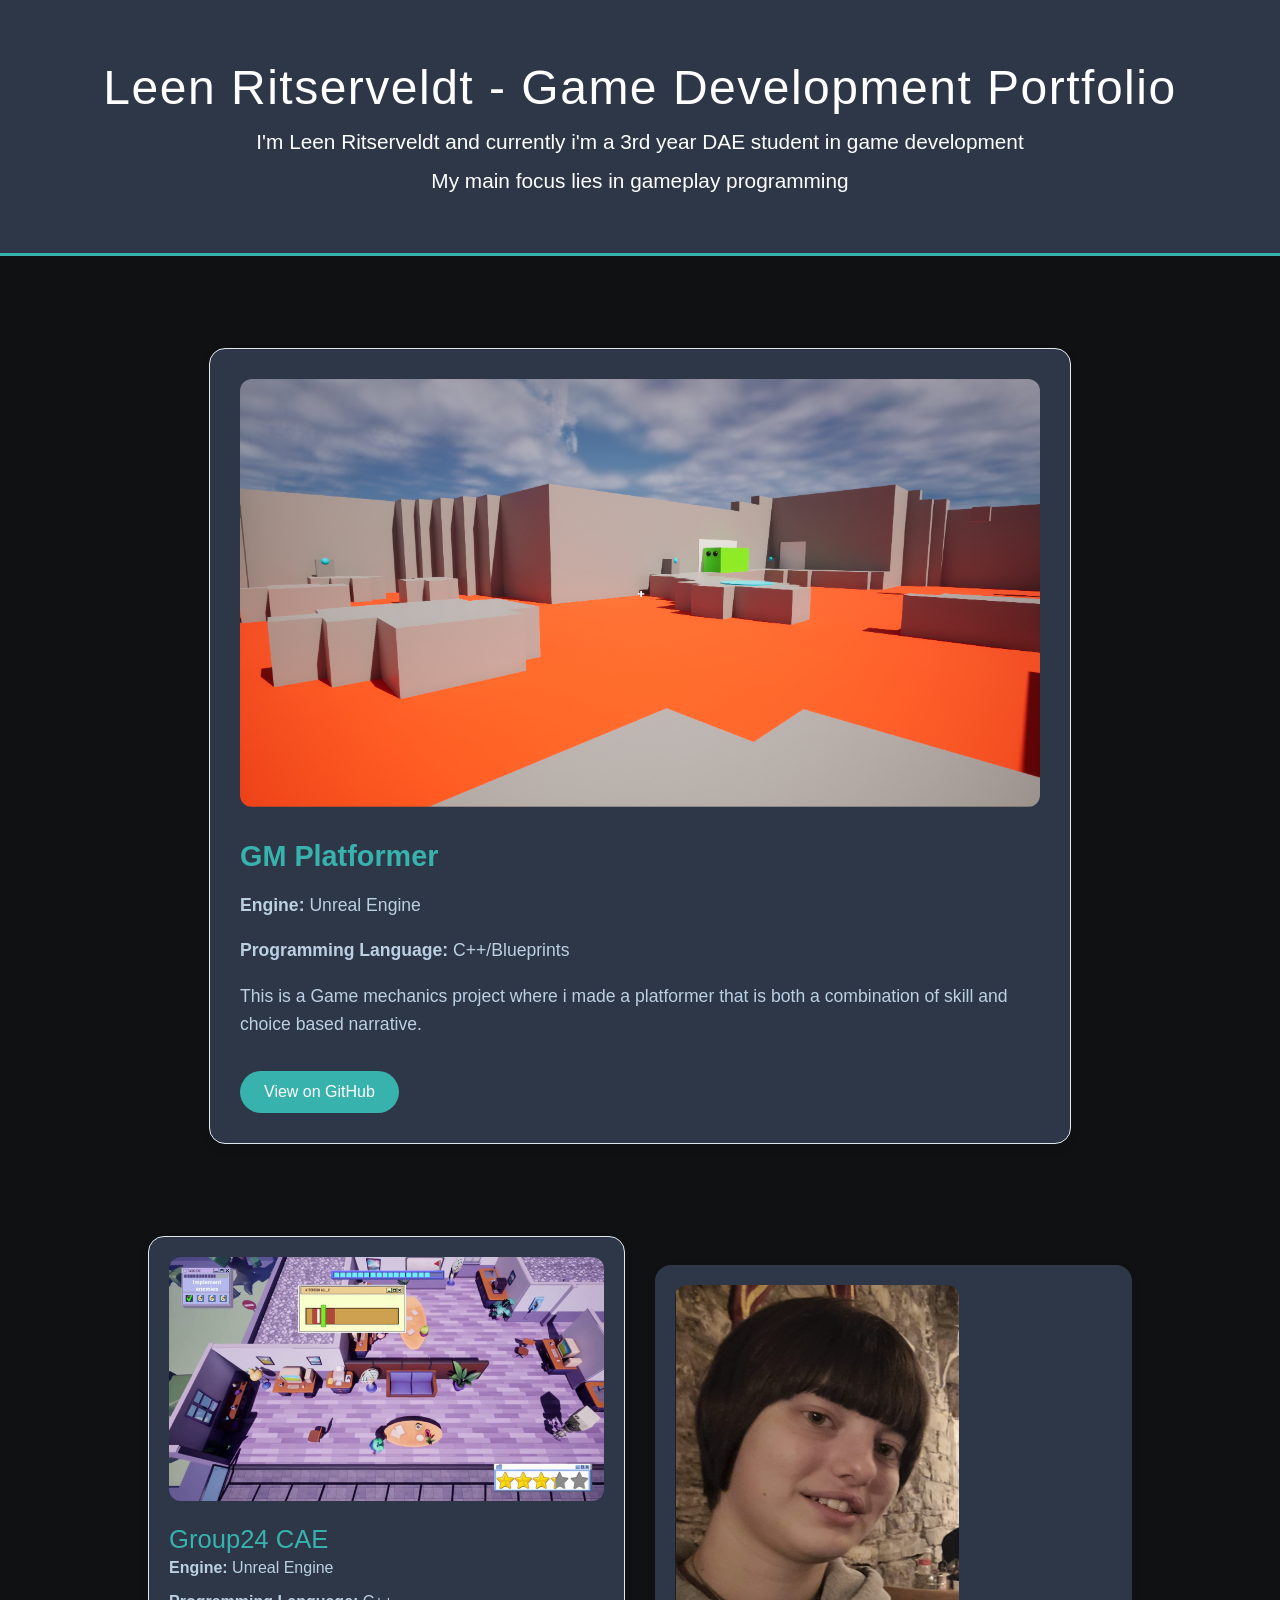
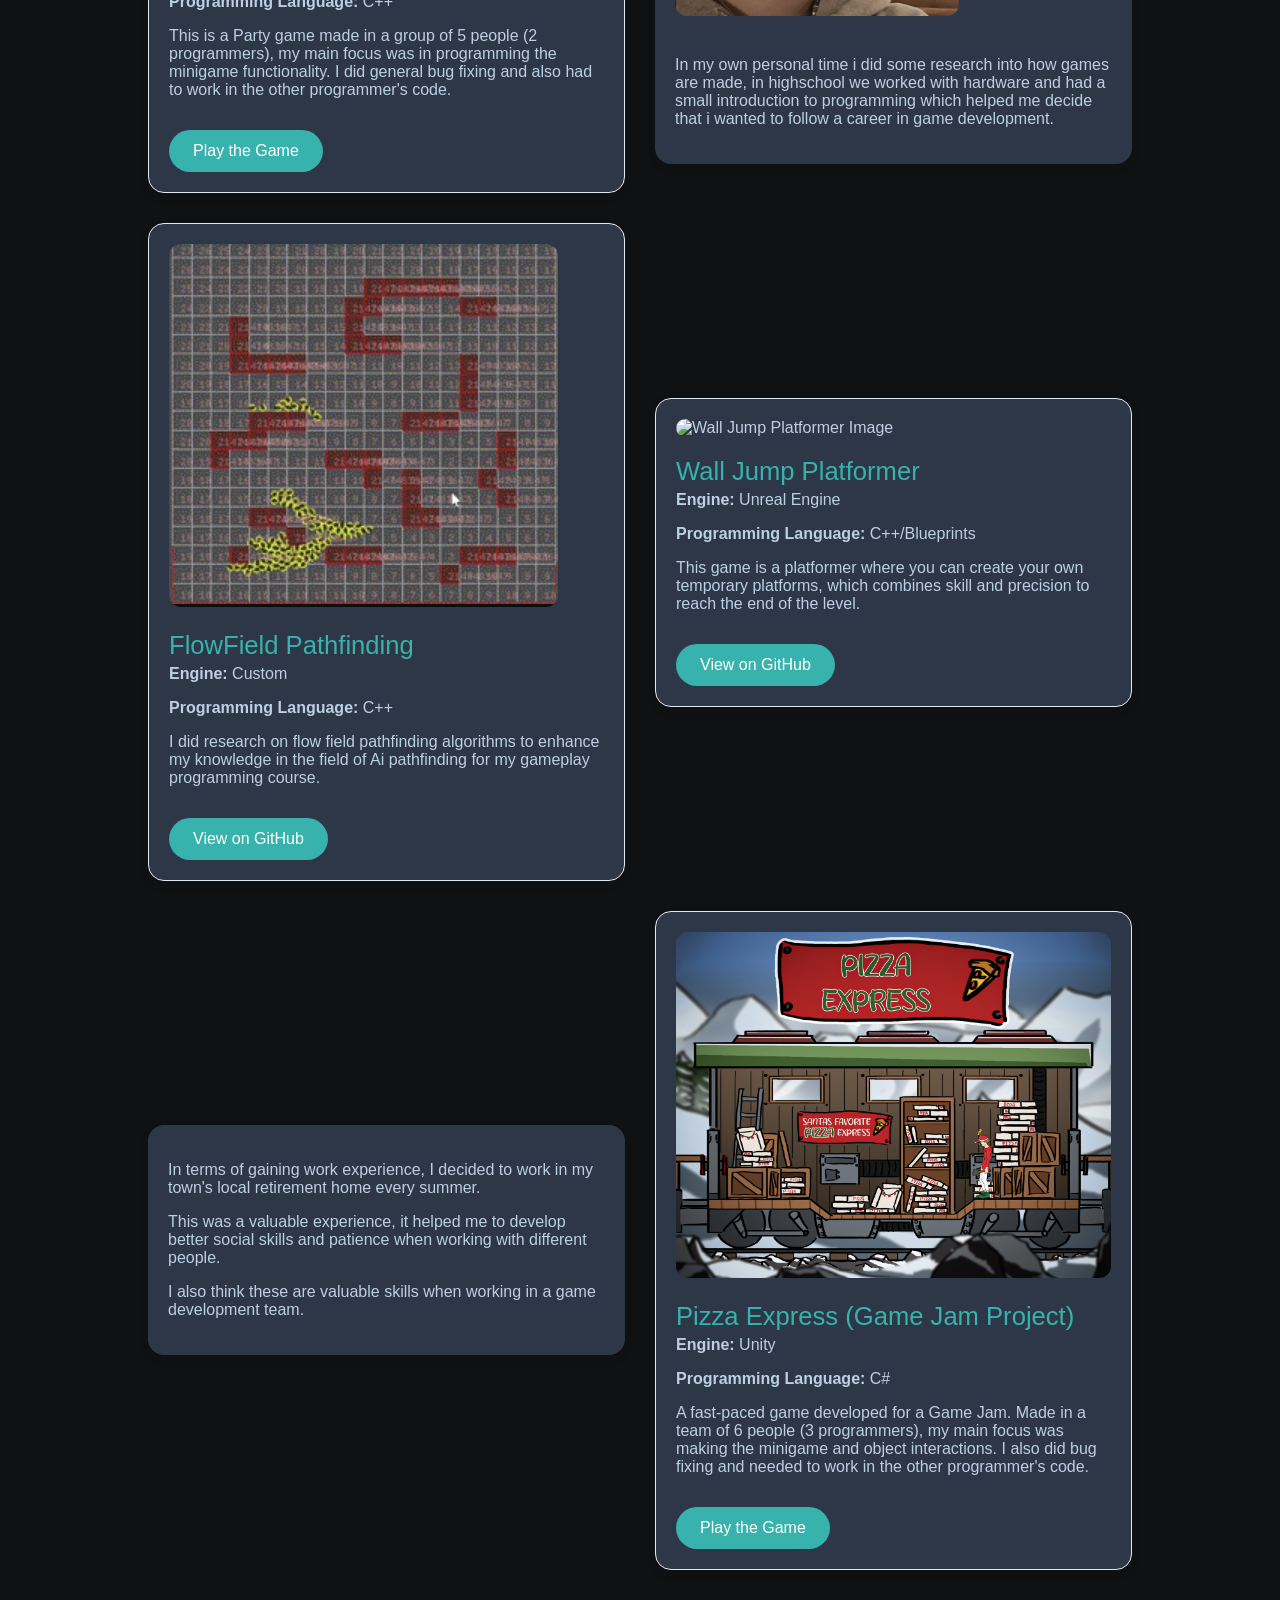
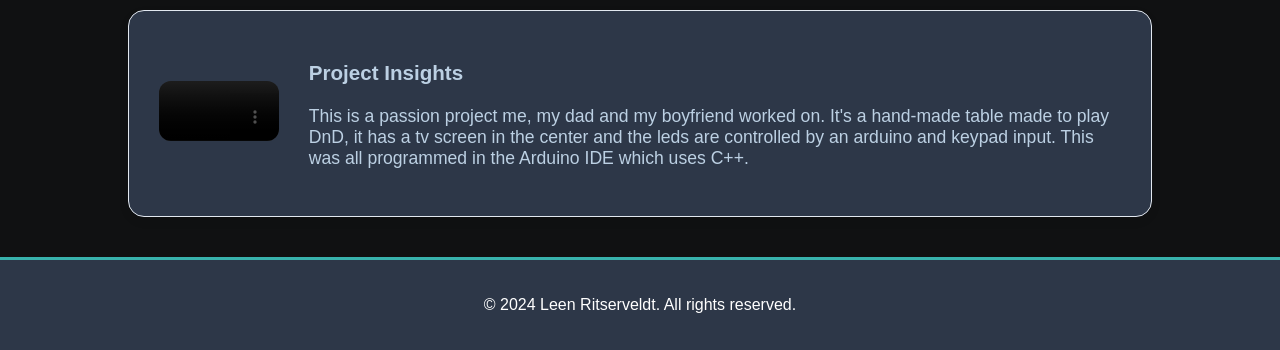
==== commit c4ba1684: "text bubble fix" ====
--- a/index.html
+++ b/index.html
@@ -128,15 +128,48 @@
             transform: translateY(-8px);
             box-shadow: 0 10px 30px rgba(0, 0, 0, 0.1);
         }
+		.project img {
+			max-width: 100%;
+            height: auto;
+            border-radius: 12px;
+            margin-bottom: 20px;
+            transition: transform 0.3s ease;
+        }
+        .project:hover img {
+            transform: scale(1.05);
+        }
+        .project h3 {
+            margin: 0;
+            font-size: 1.6em;
+            color: #38b2ac;
+            font-weight: 500;
+        }
         .video-text-section video {
             max-width: 100%;
             height: auto;
             border-radius: 12px;
         }
+		.project p {
+            font-size: 1em;
+			color: #bcd0e3;
+			 margin-top: 5px;
+            font-weight: 300;
+		}
         .text-content {
             color: #bcd0e3;
             font-size: 1.1em;
         }
+		.project a {
+            display: inline-block;
+            margin-top: 15px;
+            padding: 12px 24px;
+            background-color: #38b2ac;
+            color: white;
+            border-radius: 50px;
+            text-decoration: none;
+            font-weight: 300;
+            transition: background-color 0.3s ease;
+		}
         footer {
             text-align: center;
             padding: 20px;
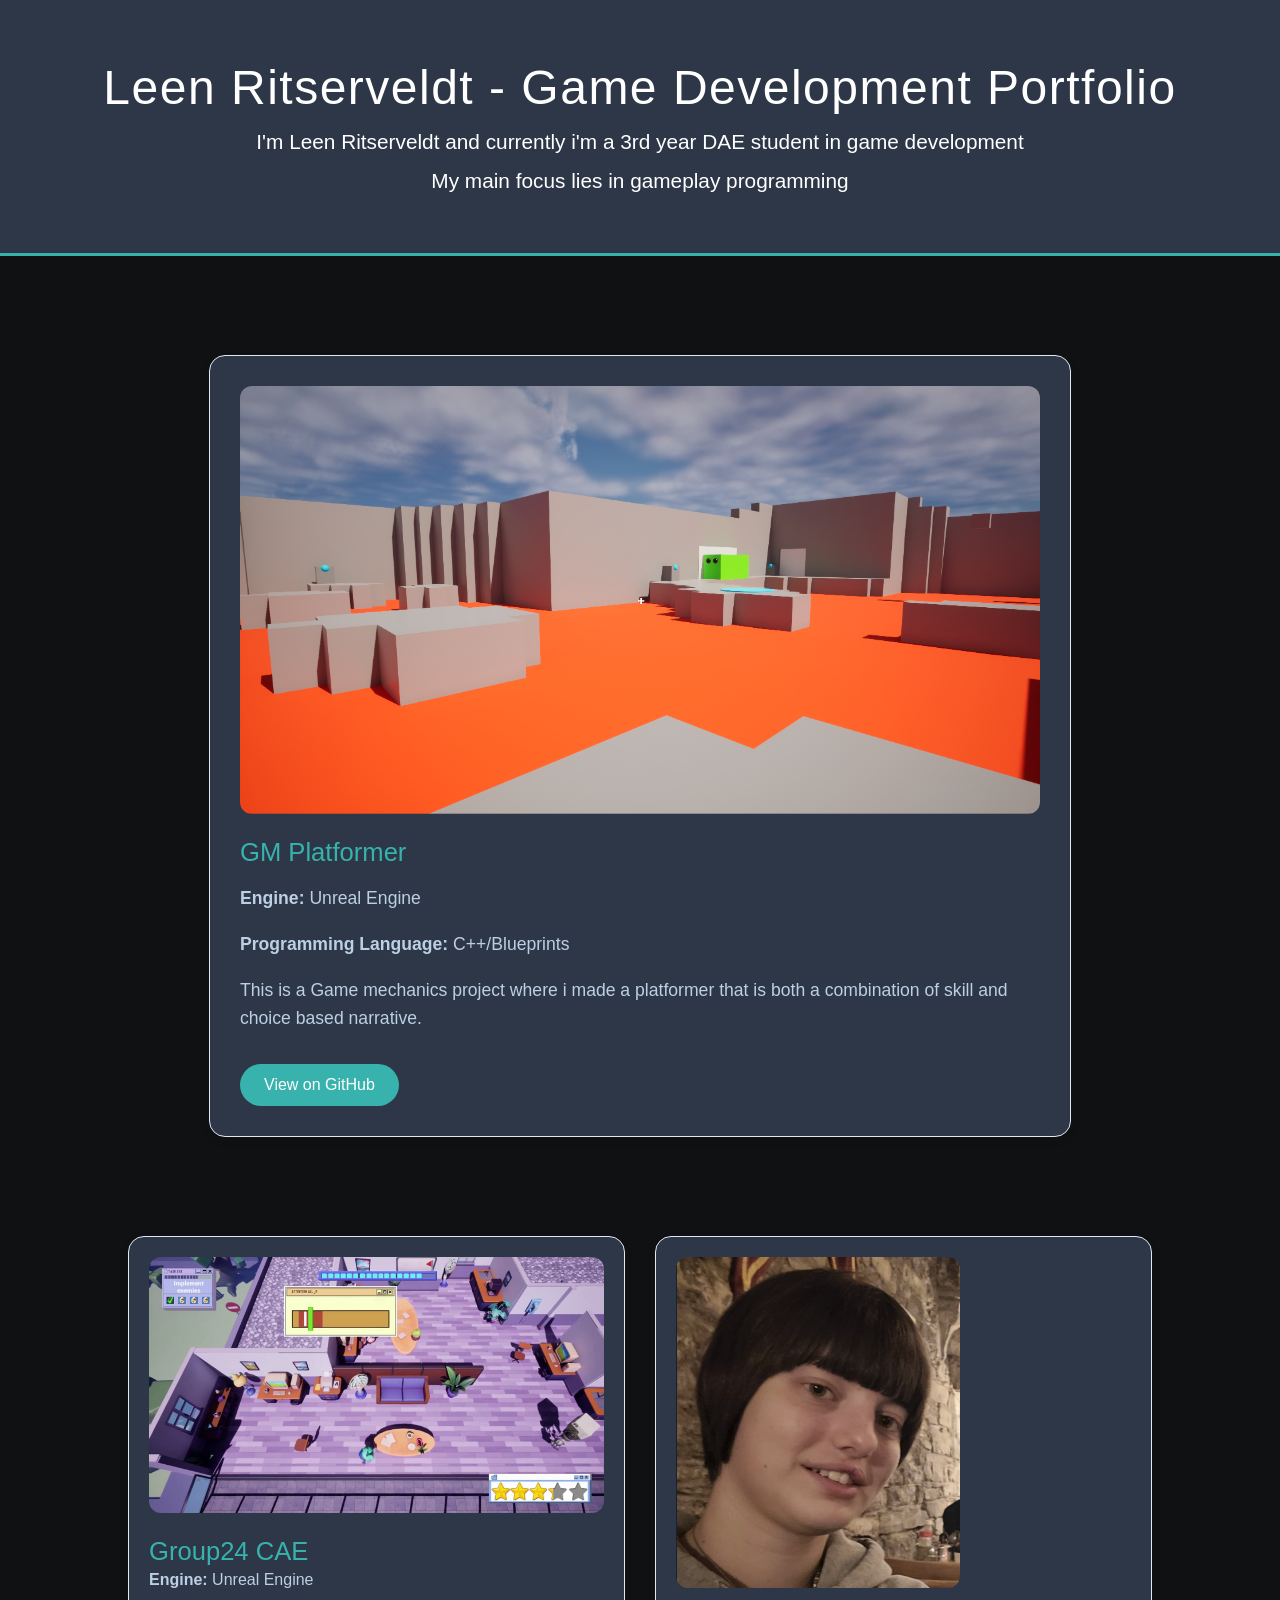
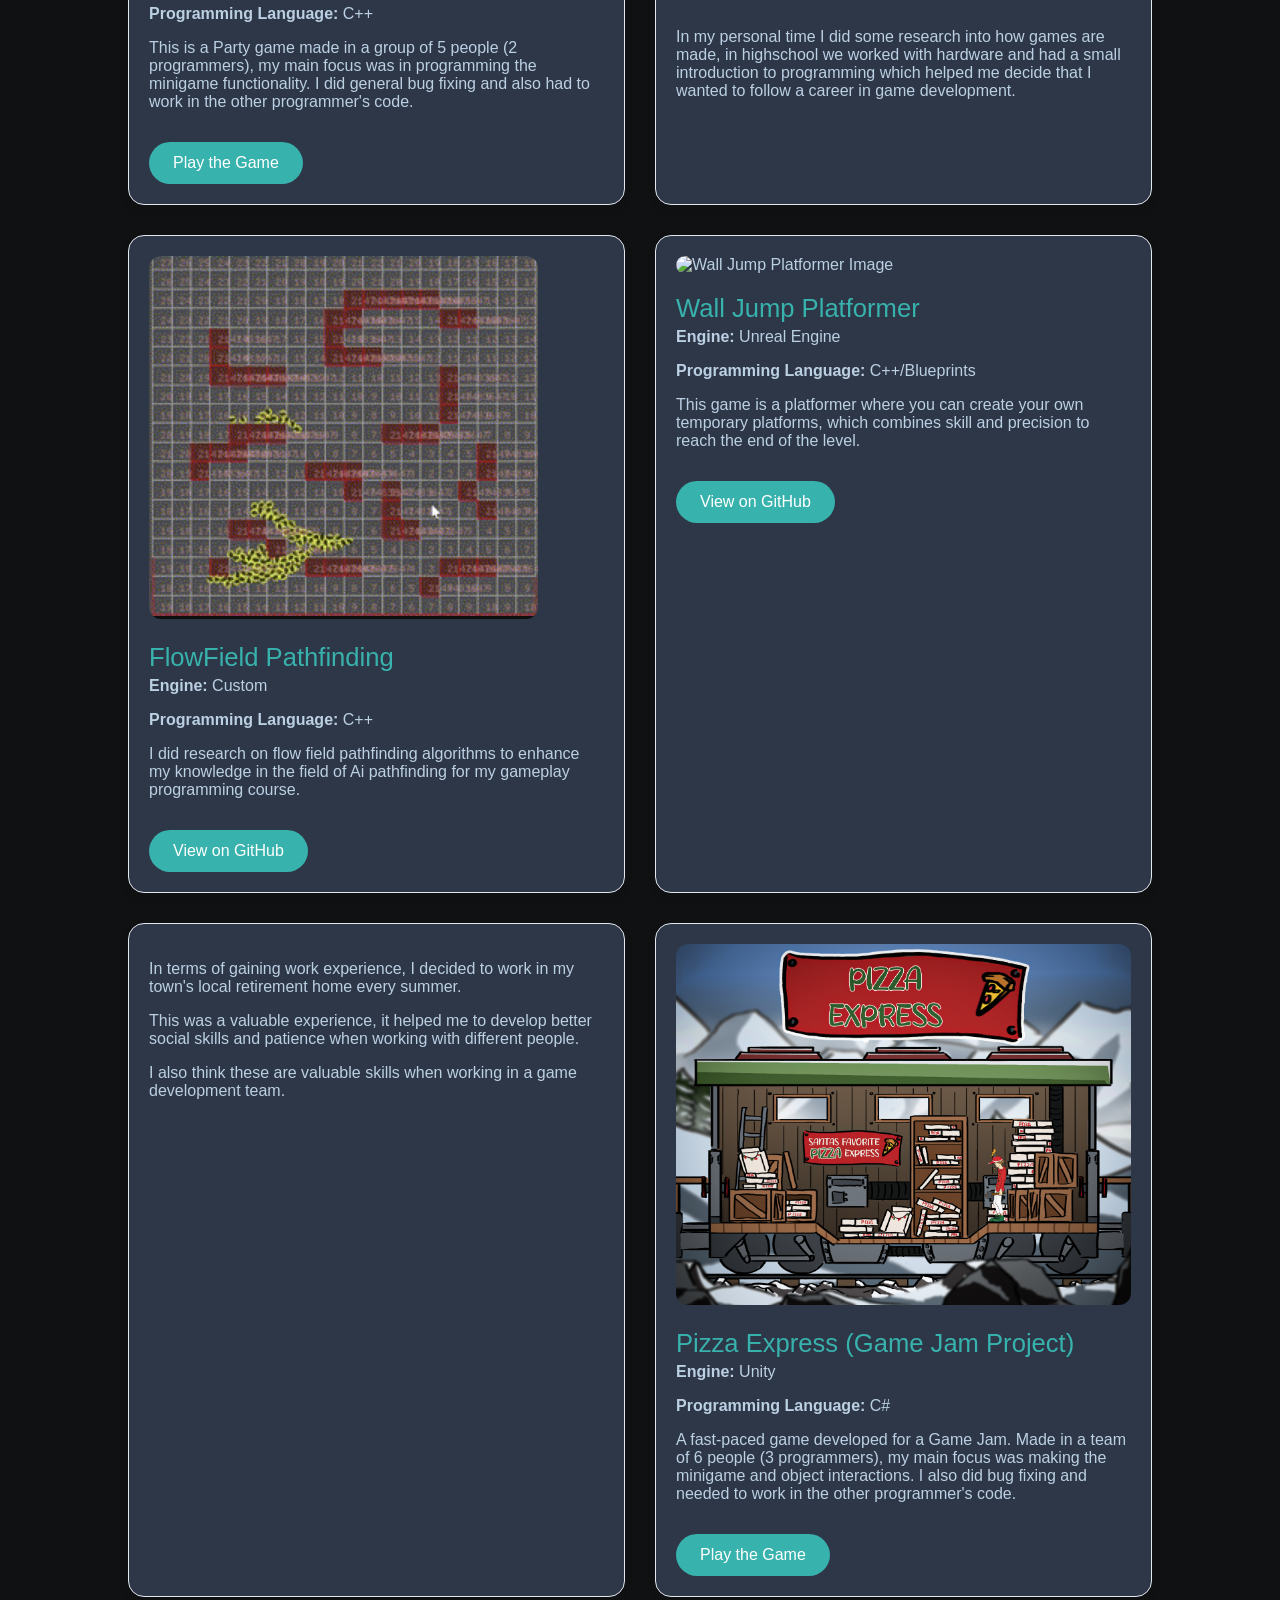
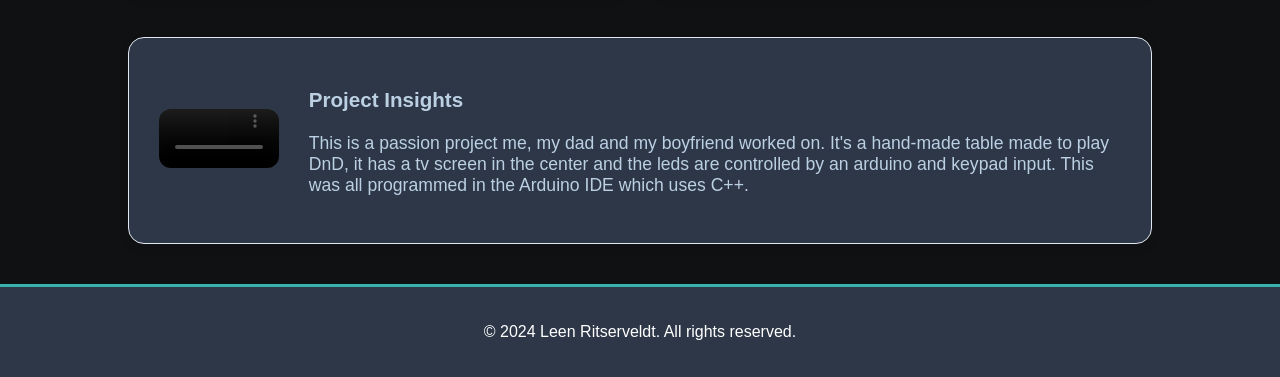
==== commit 425fdf72: "fixed and optimized existing css" ====
--- a/index.html
+++ b/index.html
@@ -3,206 +3,8 @@
 <head>
     <meta charset="UTF-8">
     <meta name="viewport" content="width=device-width, initial-scale=1.0">
+    <link rel="stylesheet" href="css/style.css">
     <title>Leen Ritserveldt - Game Development Portfolio</title>
-    <style>
-        body {
-            font-family: 'Helvetica Neue', Arial, sans-serif;
-            margin: 0;
-            padding: 0;
-            background-color: #101112;
-            color: #bcd0e3;
-        }
-        header {
-            background-color: #2d3748;
-            color: #fff;
-            padding: 60px 0;
-            text-align: center;
-            border-bottom: 3px solid #38b2ac;
-        }
-        header h1 {
-            margin: 0;
-            font-size: 3em;
-            letter-spacing: 1.5px;
-            font-weight: 300;
-        }
-        header p {
-            font-size: 1.3em;
-            margin: 15px 0 0;
-            font-weight: 200;
-        }
-        .container {
-            width: 80%;
-            margin: 40px auto;
-        }
-		.project-section {
-            display: flex; /* Change to flexbox */
-            justify-content: center; /* Center horizontally */
-            align-items: center; /* Center vertically */
-            height: 100vh; /* Full viewport height */
-			margin-bottom: 40px;
-			padding: 0 20px;
-		}
-        .alternate-layout {
-            display: flex;
-            justify-content: center;
-            align-items: center;
-            height: auto;
-            margin-bottom: 40px;
-            padding: 0 20px;
-        }
-        .project-featured {
-            background-color: #2d3748;
-            padding: 30px;
-            border-radius: 16px;
-			overflow: hidden;
-            transition: transform 0.3s ease, box-shadow 0.3s ease;
-            box-shadow: 0 4px 12px rgba(0, 0, 0, 0.05);
-            border: 1px solid #e2e8f0;
-			max-width: 800px; /* Limit width for better appearance */
-            width: 100%; /* Make it responsive */
-        }
-        .project-featured:hover {
-            transform: translateY(-8px);
-            box-shadow: 0 10px 30px rgba(0, 0, 0, 0.1);
-        }
-        .project-featured img {
-            max-width: 100%;
-            height: auto;
-            border-radius: 12px;
-            transition: transform 0.3s ease;
-        }
-        .project-featured:hover img {
-            transform: scale(1.05);
-        }
-        .project-featured h3, .project h3 {
-            color: #38b2ac;
-            font-size: 1.8em;
-            margin-bottom: 10px;
-        }
-        .project-featured p {
-            font-size: 1.1em;
-            line-height: 1.6;
-        }
-        .project-featured a {
-            display: inline-block;
-            margin-top: 15px;
-            padding: 12px 24px;
-            background-color: #38b2ac;
-            color: white;
-            border-radius: 50px;
-            text-decoration: none;
-            font-weight: 300;
-            transition: background-color 0.3s ease;
-        }
-		.project-featured a:hover {
-            background-color: #319795;
-        }
-        .alternate-layout {
-            display: grid;
-            grid-template-columns: 1fr 1fr;
-            gap: 30px;
-            margin-bottom: 40px;
-        }
-		.project {
-			background-color: #2d3748;
-			padding: 20px;
-			border-radius: 16px;
-			overflow: hidden;
-            transition: transform 0.3s ease, box-shadow 0.3s ease;
-            box-shadow: 0 4px 12px rgba(0, 0, 0, 0.05);
-            border: 1px solid #e2e8f0;
-		}
-        .video-text-section {
-            grid-column: span 2;
-            display: flex;
-            gap: 30px;
-            align-items: center;
-            background-color: #2d3748;
-            padding: 30px;
-            border-radius: 16px;
-            border: 1px solid #e2e8f0;
-            box-shadow: 0 4px 12px rgba(0, 0, 0, 0.05);
-            transition: transform 0.3s ease, box-shadow 0.3s ease;
-        }
-        .video-text-section:hover {
-            transform: translateY(-8px);
-            box-shadow: 0 10px 30px rgba(0, 0, 0, 0.1);
-        }
-		.project img {
-			max-width: 100%;
-            height: auto;
-            border-radius: 12px;
-            margin-bottom: 20px;
-            transition: transform 0.3s ease;
-        }
-        .project:hover img {
-            transform: scale(1.05);
-        }
-        .project h3 {
-            margin: 0;
-            font-size: 1.6em;
-            color: #38b2ac;
-            font-weight: 500;
-        }
-        .video-text-section video {
-            max-width: 100%;
-            height: auto;
-            border-radius: 12px;
-        }
-		.project p {
-            font-size: 1em;
-			color: #bcd0e3;
-			 margin-top: 5px;
-            font-weight: 300;
-		}
-        .text-content {
-            color: #bcd0e3;
-            font-size: 1.1em;
-        }
-		.project a {
-            display: inline-block;
-            margin-top: 15px;
-            padding: 12px 24px;
-            background-color: #38b2ac;
-            color: white;
-            border-radius: 50px;
-            text-decoration: none;
-            font-weight: 300;
-            transition: background-color 0.3s ease;
-		}
-        footer {
-            text-align: center;
-            padding: 20px;
-            background-color: #2d3748;
-            color: #fff;
-            border-top: 3px solid #38b2ac;
-        }
-		.personal-bubble {
-			background-color: #2d3748;
-			padding: 20px;
-			border-radius: 16px; /* Rounded corners */
-			color: #bcd0e3;
-			transition: transform 0.3s ease, box-shadow 0.3s ease; /* For the hover effect */
-			box-shadow: 0 4px 12px rgba(0, 0, 0, 0.05); /* Subtle shadow */
-		}
-		
-		.personal-bubble:hover {
-			transform: translateY(-8px); /* Lift on hover */
-			box-shadow: 0 10px 30px rgba(0, 0, 0, 0.1); /* Stronger shadow on hover */
-		}
-		
-		.personal-bubble img {
-			max-width: 100%; /* Ensures image is responsive */
-			height: auto;
-			border-radius: 12px; /* Rounded corners for the image */
-			margin-bottom: 20px;
-			transition: transform 0.3s ease; /* Transition for hover */
-		}
-		
-		.personal-bubble:hover img {
-			transform: scale(1.05); /* Slight zoom effect on hover */
-		}
-    </style>
 </head>
 <body>
     <header>
@@ -239,7 +41,7 @@
             <!-- Personal Info Bubble -->
             <div class="personal-bubble">
 				<img src="/images/LeenPhoto.png" alt="Picture leen">
-                <p>In my own personal time i did some research into how games are made, in highschool we worked with hardware and had a small introduction to programming which helped me decide that i wanted to follow a career in game development.</p>
+                <p>In my personal time I did some research into how games are made, in highschool we worked with hardware and had a small introduction to programming which helped me decide that I wanted to follow a career in game development.</p>
             </div>
 			
 			<!-- Game -->
--- a/css/style.css
+++ b/css/style.css
@@ -0,0 +1,156 @@
+.video-text-section, .personal-bubble, .project-featured, .project {
+  background-color: #2d3748;
+  border: 1px solid #e2e8f0;
+  border-radius: 16px;
+  box-shadow: 0 4px 12px rgba(0, 0, 0, 0.05);
+  transition: transform 0.3s ease, box-shadow 0.3s ease;
+}
+
+.personal-bubble img, .project-featured img, .project img {
+  max-width: 100%;
+  height: auto;
+  border-radius: 12px;
+  margin-bottom: 20px;
+  transition: transform 0.3s ease;
+}
+
+.project-featured a, .project a {
+  display: inline-block;
+  margin-top: 15px;
+  padding: 12px 24px;
+  background-color: #38b2ac;
+  color: #fff;
+  border-radius: 50px;
+  text-decoration: none;
+  font-weight: 300;
+  transition: background-color 0.3s ease;
+}
+.project-featured a:hover, .project a:hover {
+  background-color: #319795;
+}
+
+.project-featured h3, .project h3 {
+  margin: 0;
+  font-size: 1.6em;
+  color: #38b2ac;
+  font-weight: 500;
+}
+
+body {
+  font-family: "Helvetica Neue", Arial, sans-serif;
+  margin: 0;
+  padding: 0;
+  background-color: #101112;
+  color: #bcd0e3;
+}
+
+header {
+  background-color: #2d3748;
+  color: #fff;
+  padding: 60px 0;
+  text-align: center;
+  border-bottom: 3px solid #38b2ac;
+}
+header h1 {
+  margin: 0;
+  font-size: 3em;
+  letter-spacing: 1.5px;
+  font-weight: 300;
+}
+header p {
+  font-size: 1.3em;
+  margin: 15px 0 0;
+  font-weight: 200;
+}
+
+footer {
+  text-align: center;
+  padding: 20px;
+  background-color: #2d3748;
+  color: #fff;
+  border-top: 3px solid #38b2ac;
+}
+
+.container {
+  width: 80%;
+  margin: 40px auto;
+}
+
+.alternate-layout {
+  display: grid;
+  grid-template-columns: 1fr 1fr;
+  gap: 30px;
+  margin-bottom: 40px;
+}
+
+.text-content {
+  color: #bcd0e3;
+  font-size: 1.1em;
+}
+
+.project {
+  padding: 20px;
+  overflow: hidden;
+}
+.project p {
+  font-size: 1em;
+  color: #bcd0e3;
+  margin-top: 5px;
+  font-weight: 300;
+}
+.project:hover img {
+  transform: scale(1.05);
+}
+.project-featured {
+  padding: 30px;
+  max-width: 800px;
+  width: 100%;
+}
+.project-featured p {
+  font-size: 1.1em;
+  line-height: 1.6;
+}
+.project-featured:hover {
+  transform: translateY(-8px);
+  box-shadow: 0 10px 30px rgba(0, 0, 0, 0.1);
+}
+.project-featured:hover img {
+  transform: scale(1.05);
+}
+.project-section {
+  display: flex;
+  justify-content: center;
+  align-items: center;
+  height: 100vh;
+  margin-bottom: 40px;
+  padding: 0 20px;
+}
+
+.personal-bubble {
+  padding: 20px;
+  color: #bcd0e3;
+}
+.personal-bubble:hover {
+  transform: translateY(-8px);
+  box-shadow: 0 10px 30px rgba(0, 0, 0, 0.1);
+}
+.personal-bubble:hover img {
+  transform: scale(1.05);
+}
+
+.video-text-section {
+  grid-column: span 2;
+  display: flex;
+  gap: 30px;
+  padding: 30px;
+  align-items: center;
+}
+.video-text-section:hover {
+  transform: translateY(-8px);
+  box-shadow: 0 10px 30px rgba(0, 0, 0, 0.1);
+}
+.video-text-section video {
+  max-width: 100%;
+  height: auto;
+  border-radius: 12px;
+}
